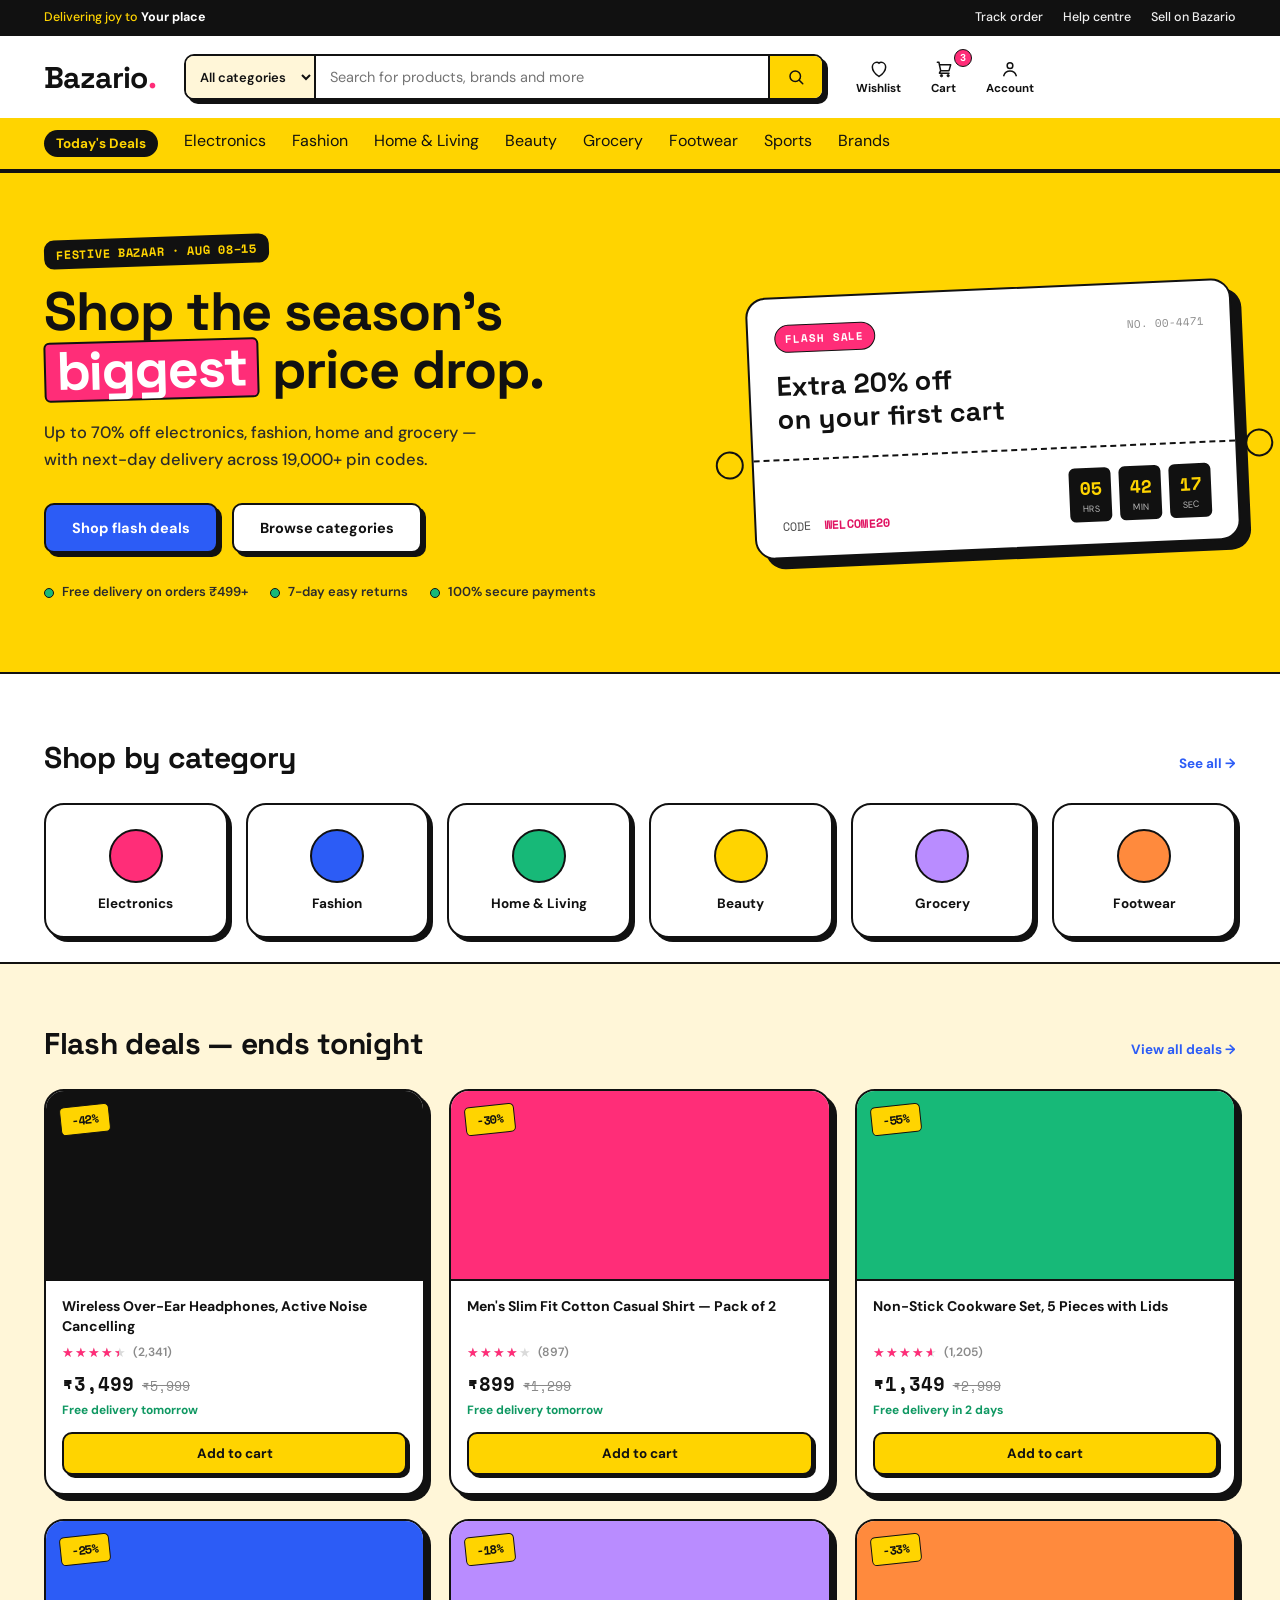
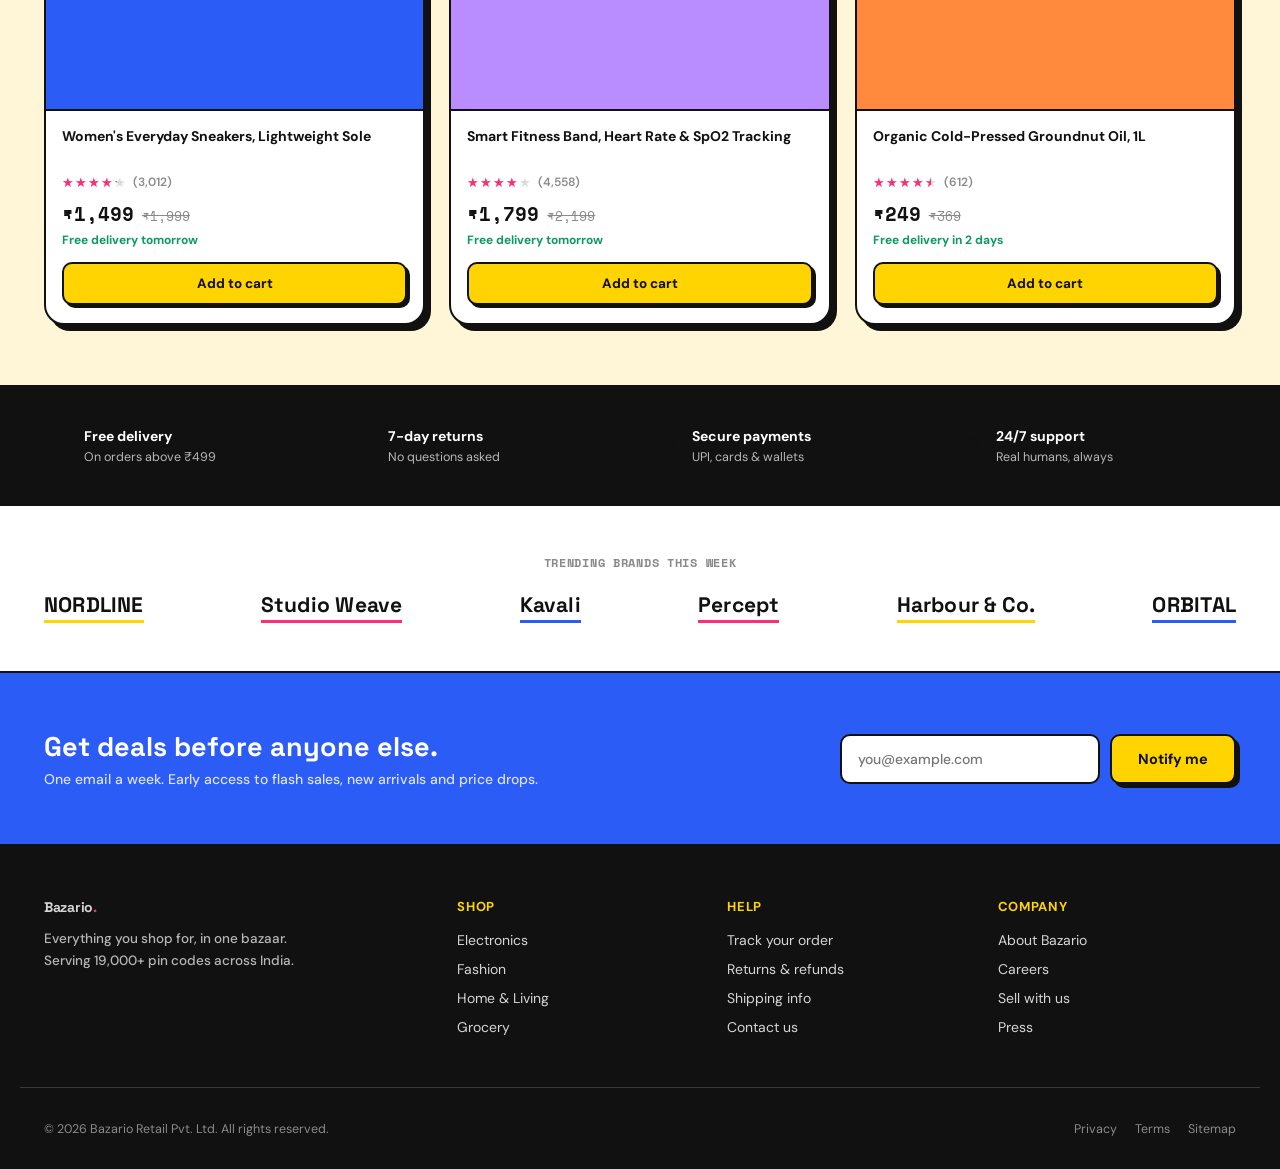
==== index.html @ 6e55c4e4 "Initial commit" ====
<!DOCTYPE html>
<html lang="en">
<head>
<meta charset="UTF-8">
<meta name="viewport" content="width=device-width, initial-scale=1.0">
<title>Bazario — Everything, delivered</title>
<link rel="preconnect" href="https://fonts.googleapis.com">
<link rel="preconnect" href="https://fonts.gstatic.com" crossorigin>
<link href="https://fonts.googleapis.com/css2?family=Space+Grotesk:wght@500;600;700&family=DM+Sans:wght@400;500;700;800&family=Space+Mono:wght@400;700&display=swap" rel="stylesheet">
<link rel="stylesheet" href="style.css">
</head>
<body>

<!-- ============ UTILITY BAR ============ -->
<div class="utility-bar">
  <div class="wrap utility-inner">
    <span class="utility-item">Delivering joy to <strong>Your place</strong></span>
    <div class="utility-links">
      <a href="#">Track order</a>
      <a href="#">Help centre</a>
      <a href="#">Sell on Bazario</a>
    </div>
  </div>
</div>

<!-- ============ HEADER ============ -->
<header class="site-header">
  <div class="wrap header-inner">
    <a href="#" class="logo">Bazario<span class="logo-dot">.</span></a>

    <form class="search-form" role="search">
      <select class="search-scope" aria-label="Search category">
        <option>All categories</option>
        <option>Electronics</option>
        <option>Fashion</option>
        <option>Home &amp; Living</option>
        <option>Beauty</option>
        <option>Grocery</option>
      </select>
      <input type="text" placeholder="Search for products, brands and more" aria-label="Search">
      <button type="submit" aria-label="Search">
        <svg width="18" height="18" viewBox="0 0 24 24" fill="none"><circle cx="11" cy="11" r="7" stroke="currentColor" stroke-width="2"/><path d="M21 21L16.65 16.65" stroke="currentColor" stroke-width="2" stroke-linecap="round"/></svg>
      </button>
    </form>

    <nav class="header-actions">
      <a href="#" class="action-item">
        <svg width="20" height="20" viewBox="0 0 24 24" fill="none"><path d="M12 21C12 21 4 15.5 4 9.5C4 6.5 6.5 4 9.5 4C11 4 12 5 12 5C12 5 13 4 14.5 4C17.5 4 20 6.5 20 9.5C20 15.5 12 21 12 21Z" stroke="currentColor" stroke-width="1.8"/></svg>
        <span>Wishlist</span>
      </a>
      <a href="#" class="action-item">
        <svg width="20" height="20" viewBox="0 0 24 24" fill="none"><path d="M4 4H6L6.5 7M6.5 7H20L18 14H8M6.5 7L8 14M8 14L6.5 17H18" stroke="currentColor" stroke-width="1.8" stroke-linecap="round" stroke-linejoin="round"/><circle cx="9" cy="20" r="1.4" fill="currentColor"/><circle cx="17" cy="20" r="1.4" fill="currentColor"/></svg>
        <span>Cart</span>
        <span class="cart-count" id="cartCount">3</span>
      </a>
      <a href="#" class="action-item account-item">
        <svg width="20" height="20" viewBox="0 0 24 24" fill="none"><circle cx="12" cy="8" r="3.4" stroke="currentColor" stroke-width="1.8"/><path d="M4.5 20C5.8 16.3 8.5 14.5 12 14.5C15.5 14.5 18.2 16.3 19.5 20" stroke="currentColor" stroke-width="1.8" stroke-linecap="round"/></svg>
        <span>Account</span>
      </a>
    </nav>

    <button class="menu-toggle" id="menuToggle" aria-label="Toggle menu">
      <span></span><span></span><span></span>
    </button>
  </div>

  <nav class="category-nav" id="categoryNav">
    <div class="wrap category-nav-inner">
      <a href="#deals" class="cat-link highlight">Today's Deals</a>
      <a href="#categories">Electronics</a>
      <a href="#categories">Fashion</a>
      <a href="#categories">Home &amp; Living</a>
      <a href="#categories">Beauty</a>
      <a href="#categories">Grocery</a>
      <a href="#categories">Footwear</a>
      <a href="#categories">Sports</a>
      <a href="#brands">Brands</a>
    </div>
  </nav>
</header>

<main>

  <!-- ============ HERO ============ -->
  <section class="hero">
    <div class="wrap hero-inner">
      <div class="hero-copy">
        <p class="eyebrow">Festive Bazaar &middot; Aug 08&ndash;15</p>
        <h1>Shop the season's<br><em>biggest</em> price drop.</h1>
        <p class="hero-sub">Up to 70% off electronics, fashion, home and grocery — with next-day delivery across 19,000+ pin codes.</p>
        <div class="hero-cta-row">
          <a href="#deals" class="btn btn-primary">Shop flash deals</a>
          <a href="#categories" class="btn btn-ghost">Browse categories</a>
        </div>
        <ul class="hero-trust">
          <li>Free delivery on orders ₹499+</li>
          <li>7-day easy returns</li>
          <li>100% secure payments</li>
        </ul>
      </div>

      <div class="ticket" aria-label="Flash sale countdown">
        <div class="ticket-top">
          <span class="ticket-label">Flash Sale</span>
          <span class="ticket-serial">NO. 00-4471</span>
        </div>
        <p class="ticket-headline">Extra 20% off<br>on your first cart</p>
        <div class="ticket-perf" aria-hidden="true"></div>
        <div class="ticket-bottom">
          <p class="ticket-code">CODE&nbsp; <strong>WELCOME20</strong></p>
          <div class="countdown" id="countdown" aria-live="polite">
            <div class="cd-unit"><span id="cd-h">05</span><label>hrs</label></div>
            <div class="cd-unit"><span id="cd-m">42</span><label>min</label></div>
            <div class="cd-unit"><span id="cd-s">18</span><label>sec</label></div>
          </div>
        </div>
      </div>
    </div>
  </section>

  <!-- ============ CATEGORY GRID ============ -->
  <section class="categories" id="categories">
    <div class="wrap">
      <div class="section-head">
        <h2>Shop by category</h2>
        <a href="#" class="see-all">See all &rarr;</a>
      </div>
      <div class="category-grid">
        <a class="cat-card" href="#"><span class="cat-swatch swatch-1"></span><span class="cat-name">Electronics</span></a>
        <a class="cat-card" href="#"><span class="cat-swatch swatch-2"></span><span class="cat-name">Fashion</span></a>
        <a class="cat-card" href="#"><span class="cat-swatch swatch-3"></span><span class="cat-name">Home &amp; Living</span></a>
        <a class="cat-card" href="#"><span class="cat-swatch swatch-4"></span><span class="cat-name">Beauty</span></a>
        <a class="cat-card" href="#"><span class="cat-swatch swatch-5"></span><span class="cat-name">Grocery</span></a>
        <a class="cat-card" href="#"><span class="cat-swatch swatch-6"></span><span class="cat-name">Footwear</span></a>
      </div>
    </div>
  </section>

  <!-- ============ FLASH DEALS ============ -->
  <section class="deals" id="deals">
    <div class="wrap">
      <div class="section-head">
        <h2>Flash deals &mdash; ends tonight</h2>
        <a href="#" class="see-all">View all deals &rarr;</a>
      </div>

      <div class="product-grid">

        <article class="product-card">
          <div class="product-thumb thumb-1"><span class="badge badge-sale">-42%</span></div>
          <div class="product-body">
            <p class="product-name">Wireless Over-Ear Headphones, Active Noise Cancelling</p>
            <div class="rating"><span class="stars" style="--pct:88%"></span><span class="rating-count">(2,341)</span></div>
            <div class="price-row">
              <span class="price">₹3,499</span>
              <span class="price-strike">₹5,999</span>
            </div>
            <p class="delivery-note">Free delivery tomorrow</p>
            <button class="btn btn-add">Add to cart</button>
          </div>
        </article>

        <article class="product-card">
          <div class="product-thumb thumb-2"><span class="badge badge-sale">-30%</span></div>
          <div class="product-body">
            <p class="product-name">Men's Slim Fit Cotton Casual Shirt &mdash; Pack of 2</p>
            <div class="rating"><span class="stars" style="--pct:76%"></span><span class="rating-count">(897)</span></div>
            <div class="price-row">
              <span class="price">₹899</span>
              <span class="price-strike">₹1,299</span>
            </div>
            <p class="delivery-note">Free delivery tomorrow</p>
            <button class="btn btn-add">Add to cart</button>
          </div>
        </article>

        <article class="product-card">
          <div class="product-thumb thumb-3"><span class="badge badge-sale">-55%</span></div>
          <div class="product-body">
            <p class="product-name">Non-Stick Cookware Set, 5 Pieces with Lids</p>
            <div class="rating"><span class="stars" style="--pct:92%"></span><span class="rating-count">(1,205)</span></div>
            <div class="price-row">
              <span class="price">₹1,349</span>
              <span class="price-strike">₹2,999</span>
            </div>
            <p class="delivery-note">Free delivery in 2 days</p>
            <button class="btn btn-add">Add to cart</button>
          </div>
        </article>

        <article class="product-card">
          <div class="product-thumb thumb-4"><span class="badge badge-sale">-25%</span></div>
          <div class="product-body">
            <p class="product-name">Women's Everyday Sneakers, Lightweight Sole</p>
            <div class="rating"><span class="stars" style="--pct:84%"></span><span class="rating-count">(3,012)</span></div>
            <div class="price-row">
              <span class="price">₹1,499</span>
              <span class="price-strike">₹1,999</span>
            </div>
            <p class="delivery-note">Free delivery tomorrow</p>
            <button class="btn btn-add">Add to cart</button>
          </div>
        </article>

        <article class="product-card">
          <div class="product-thumb thumb-5"><span class="badge badge-sale">-18%</span></div>
          <div class="product-body">
            <p class="product-name">Smart Fitness Band, Heart Rate &amp; SpO2 Tracking</p>
            <div class="rating"><span class="stars" style="--pct:80%"></span><span class="rating-count">(4,558)</span></div>
            <div class="price-row">
              <span class="price">₹1,799</span>
              <span class="price-strike">₹2,199</span>
            </div>
            <p class="delivery-note">Free delivery tomorrow</p>
            <button class="btn btn-add">Add to cart</button>
          </div>
        </article>

        <article class="product-card">
          <div class="product-thumb thumb-6"><span class="badge badge-sale">-33%</span></div>
          <div class="product-body">
            <p class="product-name">Organic Cold-Pressed Groundnut Oil, 1L</p>
            <div class="rating"><span class="stars" style="--pct:90%"></span><span class="rating-count">(612)</span></div>
            <div class="price-row">
              <span class="price">₹249</span>
              <span class="price-strike">₹369</span>
            </div>
            <p class="delivery-note">Free delivery in 2 days</p>
            <button class="btn btn-add">Add to cart</button>
          </div>
        </article>

      </div>
    </div>
  </section>

  <!-- ============ VALUE PROPS ============ -->
  <section class="value-props">
    <div class="wrap value-grid">
      <div class="value-item">
        <svg width="26" height="26" viewBox="0 0 24 24" fill="none"><path d="M3 7H14V17H3V7Z" stroke="currentColor" stroke-width="1.6"/><path d="M14 10H18L21 13.5V17H14V10Z" stroke="currentColor" stroke-width="1.6"/><circle cx="7" cy="19" r="1.6" stroke="currentColor" stroke-width="1.4"/><circle cx="17.5" cy="19" r="1.6" stroke="currentColor" stroke-width="1.4"/></svg>
        <div><strong>Free delivery</strong><span>On orders above ₹499</span></div>
      </div>
      <div class="value-item">
        <svg width="26" height="26" viewBox="0 0 24 24" fill="none"><path d="M4 12L9 17L20 6" stroke="currentColor" stroke-width="1.8" stroke-linecap="round" stroke-linejoin="round"/></svg>
        <div><strong>7-day returns</strong><span>No questions asked</span></div>
      </div>
      <div class="value-item">
        <svg width="26" height="26" viewBox="0 0 24 24" fill="none"><path d="M12 3L20 6.5V11C20 16 16.5 19.7 12 21C7.5 19.7 4 16 4 11V6.5L12 3Z" stroke="currentColor" stroke-width="1.6"/></svg>
        <div><strong>Secure payments</strong><span>UPI, cards &amp; wallets</span></div>
      </div>
      <div class="value-item">
        <svg width="26" height="26" viewBox="0 0 24 24" fill="none"><path d="M12 21C12 21 4 15.5 4 9.5C4 6.5 6.5 4 9.5 4C11 4 12 5 12 5C12 5 13 4 14.5 4C17.5 4 20 6.5 20 9.5C20 15.5 12 21 12 21Z" stroke="currentColor" stroke-width="1.6"/></svg>
        <div><strong>24/7 support</strong><span>Real humans, always</span></div>
      </div>
    </div>
  </section>

  <!-- ============ BRAND STRIP ============ -->
  <section class="brands" id="brands">
    <div class="wrap">
      <p class="brands-label">Trending brands this week</p>
      <div class="brand-row">
        <span>NORDLINE</span>
        <span>Studio Weave</span>
        <span>Kavali</span>
        <span>Percept</span>
        <span>Harbour &amp; Co.</span>
        <span>ORBITAL</span>
      </div>
    </div>
  </section>

  <!-- ============ NEWSLETTER ============ -->
  <section class="newsletter">
    <div class="wrap newsletter-inner">
      <div>
        <h2>Get deals before anyone else.</h2>
        <p>One email a week. Early access to flash sales, new arrivals and price drops.</p>
      </div>
      <form class="newsletter-form">
        <input type="email" placeholder="you@example.com" aria-label="Email address" required>
        <button type="submit" class="btn btn-primary">Notify me</button>
      </form>
    </div>
  </section>

</main>

<!-- ============ FOOTER ============ -->
<footer class="site-footer">
  <div class="wrap footer-grid">
    <div class="footer-col footer-brand">
      <a href="#" class="logo logo-footer">Bazario<span class="logo-dot">.</span></a>
      <p>Everything you shop for, in one bazaar. Serving 19,000+ pin codes across India.</p>
    </div>
    <div class="footer-col">
      <h3>Shop</h3>
      <a href="#">Electronics</a>
      <a href="#">Fashion</a>
      <a href="#">Home &amp; Living</a>
      <a href="#">Grocery</a>
    </div>
    <div class="footer-col">
      <h3>Help</h3>
      <a href="#">Track your order</a>
      <a href="#">Returns &amp; refunds</a>
      <a href="#">Shipping info</a>
      <a href="#">Contact us</a>
    </div>
    <div class="footer-col">
      <h3>Company</h3>
      <a href="#">About Bazario</a>
      <a href="#">Careers</a>
      <a href="#">Sell with us</a>
      <a href="#">Press</a>
    </div>
  </div>
  <div class="wrap footer-bottom">
    <p>&copy; 2026 Bazario Retail Pvt. Ltd. All rights reserved.</p>
    <div class="footer-legal">
      <a href="#">Privacy</a>
      <a href="#">Terms</a>
      <a href="#">Sitemap</a>
    </div>
  </div>
</footer>

<script>
  // Mobile menu toggle
  const menuToggle = document.getElementById('menuToggle');
  const categoryNav = document.getElementById('categoryNav');
  menuToggle.addEventListener('click', () => {
    categoryNav.classList.toggle('open');
    menuToggle.classList.toggle('open');
  });

  // Countdown timer
  let totalSeconds = 5 * 3600 + 42 * 60 + 18;
  const hEl = document.getElementById('cd-h');
  const mEl = document.getElementById('cd-m');
  const sEl = document.getElementById('cd-s');
  function pad(n){ return n.toString().padStart(2,'0'); }
  setInterval(() => {
    if (totalSeconds <= 0) return;
    totalSeconds--;
    const h = Math.floor(totalSeconds / 3600);
    const m = Math.floor((totalSeconds % 3600) / 60);
    const s = totalSeconds % 60;
    hEl.textContent = pad(h);
    mEl.textContent = pad(m);
    sEl.textContent = pad(s);
  }, 1000);

  // Add to cart interaction
  let cartCount = 3;
  const cartCountEl = document.getElementById('cartCount');
  document.querySelectorAll('.btn-add').forEach(btn => {
    btn.addEventListener('click', () => {
      cartCount++;
      cartCountEl.textContent = cartCount;
      btn.textContent = 'Added ✓';
      btn.classList.add('added');
      setTimeout(() => {
        btn.textContent = 'Add to cart';
        btn.classList.remove('added');
      }, 1200);
    });
  });
</script>

</body>
</html>
---- style.css ----
/* =========================================================
   BAZARIO — "MARKET DAY" theme
   Bold poster-market aesthetic: thick black outlines, hard
   offset sticker-shadows, flat punchy color blocks, chunky
   rotated tags. Built for a marketplace that wants to feel
   like a loud, joyful street bazaar — not a boutique.
   ========================================================= */
:root{
  --ink:        #111111;
  --ink-soft:   #2B2B2B;
  --paper:      #FFFFFF;
  --surface:    #FFF6D8;   /* warm poster-paper yellow, used sparingly */
  --line:       #111111;

  --yellow:     #FFD400;
  --yellow-deep:#F5C400;
  --blue:       #2C5CF6;
  --blue-deep:  #1A3FD1;
  --pink:       #FF2D78;
  --pink-deep:  #E01462;
  --green:      #17B978;
  --green-deep: #0F9862;

  --marigold:   #FFD400;   /* legacy hook, mapped to yellow */
  --marigold-dark:#F5C400;
  --coral:      #FF2D78;   /* legacy hook, mapped to pink */
  --teal:       #17B978;   /* legacy hook, mapped to green */
  --slate:      #4A4A4A;
  --slate-light:#8A8A8A;

  --font-display: 'Space Grotesk', sans-serif;
  --font-body: 'DM Sans', sans-serif;
  --font-mono: 'Space Mono', monospace;

  --radius-s: 10px;
  --radius-m: 20px;
  --border-w: 2.5px;
  --shadow-card: 6px 6px 0 var(--ink);
  --shadow-card-sm: 4px 4px 0 var(--ink);
}

*{ box-sizing:border-box; }
html{ scroll-behavior:smooth; }
body{
  margin:0;
  font-family:var(--font-body);
  color:var(--ink);
  background:var(--paper);
  -webkit-font-smoothing:antialiased;
}
img{ max-width:100%; display:block; }
a{ color:inherit; text-decoration:none; }
ul{ list-style:none; margin:0; padding:0; }
button{ font-family:inherit; cursor:pointer; border:none; background:none; }
input, select{ font-family:inherit; font-size:inherit; }

.wrap{
  max-width:1240px;
  margin:0 auto;
  padding:0 24px;
}

:focus-visible{
  outline:3px solid var(--blue);
  outline-offset:2px;
}

/* =========================================================
   UTILITY BAR
   ========================================================= */
.utility-bar{
  background:var(--ink);
  color:var(--yellow);
  font-size:12.5px;
  font-weight:500;
  border-bottom:var(--border-w) solid var(--ink);
}
.utility-inner{
  display:flex;
  justify-content:space-between;
  align-items:center;
  padding:9px 24px;
}
.utility-item strong{ color:#fff; font-weight:700; }
.utility-links{ display:flex; gap:20px; }
.utility-links a{ color:#EFEFEF; transition:color .15s; }
.utility-links a:hover{ color:var(--yellow); }

/* =========================================================
   HEADER
   ========================================================= */
.site-header{
  background:var(--paper);
  border-bottom:var(--border-w) solid var(--ink);
  position:sticky;
  top:0;
  z-index:50;
}
.header-inner{
  display:flex;
  align-items:center;
  gap:28px;
  padding:18px 24px;
}
.logo{
  font-family:var(--font-display);
  font-weight:700;
  font-size:30px;
  color:var(--ink);
  white-space:nowrap;
  letter-spacing:-0.02em;
}
.logo-dot{ color:var(--pink); }

.search-form{
  flex:1;
  display:flex;
  align-items:stretch;
  border:var(--border-w) solid var(--ink);
  border-radius:var(--radius-s);
  overflow:hidden;
  max-width:640px;
  height:46px;
  background:var(--paper);
  box-shadow:var(--shadow-card-sm);
}
.search-scope{
  background:var(--surface);
  border:none;
  border-right:var(--border-w) solid var(--ink);
  padding:0 10px;
  font-size:13px;
  font-weight:600;
  color:var(--ink);
  max-width:130px;
}
.search-form input{
  flex:1;
  border:none;
  padding:0 14px;
  font-size:14.5px;
  min-width:0;
}
.search-form input:focus{ outline:none; }
.search-form button{
  width:54px;
  background:var(--yellow);
  color:var(--ink);
  display:flex;
  align-items:center;
  justify-content:center;
  border-left:var(--border-w) solid var(--ink);
  transition:background .15s;
}
.search-form button:hover{ background:var(--yellow-deep); }

.header-actions{
  display:flex;
  align-items:center;
  gap:22px;
  flex-shrink:0;
}
.action-item{
  display:flex;
  flex-direction:column;
  align-items:center;
  gap:2px;
  font-size:11.5px;
  font-weight:700;
  color:var(--ink);
  position:relative;
  padding:2px 4px;
}
.action-item svg{ stroke:var(--ink); }
.action-item:hover{ color:var(--pink); }
.action-item:hover svg{ stroke:var(--pink); }
.cart-count{
  position:absolute;
  top:-8px;
  right:-12px;
  background:var(--pink);
  color:#fff;
  font-size:10px;
  font-weight:700;
  min-width:18px;
  height:18px;
  border-radius:50%;
  border:1.5px solid var(--ink);
  display:flex;
  align-items:center;
  justify-content:center;
  padding:0 4px;
}

.menu-toggle{
  display:none;
  flex-direction:column;
  gap:4px;
  padding:8px;
}
.menu-toggle span{
  width:22px; height:2.5px; background:var(--ink); border-radius:2px;
  transition:transform .2s, opacity .2s;
}

.category-nav{
  background:var(--yellow);
  border-bottom:var(--border-w) solid var(--ink);
}
.category-nav-inner{
  display:flex;
  gap:26px;
  padding:12px 24px;
  overflow-x:auto;
  scrollbar-width:none;
}
.category-nav-inner::-webkit-scrollbar{ display:none; }
.cat-link{
  font-size:13.5px;
  font-weight:700;
  color:var(--ink);
  white-space:nowrap;
  transition:color .15s;
}
.cat-link:hover{ color:var(--blue); }
.cat-link.highlight{
  background:var(--ink);
  color:var(--yellow);
  padding:5px 12px;
  border-radius:20px;
}

/* =========================================================
   HERO
   ========================================================= */
.hero{
  background:var(--yellow);
  padding:64px 0 72px;
  border-bottom:var(--border-w) solid var(--ink);
  position:relative;
  overflow:hidden;
}
.hero-inner{
  display:grid;
  grid-template-columns:1.15fr 0.85fr;
  gap:48px;
  align-items:center;
  position:relative;
  z-index:1;
}
.eyebrow{
  display:inline-block;
  font-family:var(--font-mono);
  font-size:12px;
  letter-spacing:0.06em;
  text-transform:uppercase;
  color:var(--yellow);
  background:var(--ink);
  font-weight:700;
  padding:6px 12px;
  border-radius:var(--radius-s);
  margin:0 0 18px;
  transform:rotate(-2deg);
}
.hero-copy h1{
  font-family:var(--font-display);
  font-size:54px;
  line-height:1.04;
  font-weight:700;
  letter-spacing:-0.02em;
  margin:0 0 20px;
  color:var(--ink);
}
.hero-copy h1 em{
  font-style:normal;
  background:var(--pink);
  color:#fff;
  padding:0 10px;
  display:inline-block;
  transform:rotate(-1.5deg);
  border-radius:6px;
  border:var(--border-w) solid var(--ink);
}
.hero-sub{
  font-size:16.5px;
  line-height:1.6;
  color:var(--ink-soft);
  font-weight:500;
  max-width:460px;
  margin:0 0 30px;
}
.hero-cta-row{
  display:flex;
  gap:14px;
  margin-bottom:30px;
}
.btn{
  display:inline-flex;
  align-items:center;
  justify-content:center;
  padding:14px 26px;
  border-radius:var(--radius-s);
  font-weight:700;
  font-size:14.5px;
  border:var(--border-w) solid var(--ink);
  box-shadow:var(--shadow-card-sm);
  transition:transform .12s, box-shadow .12s, background .15s;
}
.btn:active,
.btn:hover{
  transform:translate(3px,3px);
  box-shadow:0 0 0 var(--ink);
}
.btn-primary{
  background:var(--blue);
  color:#fff;
}
.btn-primary:hover{
  background:var(--blue-deep);
}
.btn-ghost{
  background:var(--paper);
  color:var(--ink);
}
.btn-ghost:hover{
  background:var(--surface);
}
.hero-trust{
  display:flex;
  flex-wrap:wrap;
  gap:10px 22px;
  font-size:13px;
  font-weight:600;
  color:var(--ink-soft);
}
.hero-trust li{
  position:relative;
  padding-left:18px;
}
.hero-trust li::before{
  content:"";
  position:absolute;
  left:0; top:5px;
  width:8px; height:8px;
  border-radius:50%;
  border:1.5px solid var(--ink);
  background:var(--green);
}

/* ---- Ticket → "price-tag sticker" (signature element) ---- */
.ticket{
  background:var(--paper);
  color:var(--ink);
  border:var(--border-w) solid var(--ink);
  border-radius:var(--radius-m);
  padding:26px 26px 22px;
  position:relative;
  box-shadow:10px 10px 0 var(--ink);
  transform:rotate(-2.5deg);
}
.ticket-top{
  display:flex;
  justify-content:space-between;
  align-items:center;
  margin-bottom:18px;
}
.ticket-label{
  font-family:var(--font-mono);
  font-size:11px;
  letter-spacing:0.08em;
  text-transform:uppercase;
  background:var(--pink);
  color:#fff;
  padding:5px 10px;
  border-radius:20px;
  font-weight:700;
  border:1.5px solid var(--ink);
}
.ticket-serial{
  font-family:var(--font-mono);
  font-size:11px;
  color:var(--slate-light);
}
.ticket-headline{
  font-family:var(--font-display);
  font-size:27px;
  line-height:1.22;
  font-weight:700;
  margin:0 0 22px;
  color:var(--ink);
}
.ticket-perf{
  position:relative;
  height:0;
  border-top:var(--border-w) dashed var(--ink);
  margin:0 -26px 20px;
}
.ticket-perf::before,
.ticket-perf::after{
  content:"";
  position:absolute;
  top:-12px;
  width:24px; height:24px;
  background:var(--yellow);
  border:var(--border-w) solid var(--ink);
  border-radius:50%;
}
.ticket-perf::before{ left:-38px; }
.ticket-perf::after{ right:-38px; }
.ticket-bottom{
  display:flex;
  justify-content:space-between;
  align-items:flex-end;
  gap:12px;
  flex-wrap:wrap;
}
.ticket-code{
  font-family:var(--font-mono);
  font-size:12px;
  color:var(--slate);
  margin:0;
}
.ticket-code strong{
  color:var(--pink-deep);
  letter-spacing:0.03em;
}
.countdown{
  display:flex;
  gap:8px;
}
.cd-unit{
  display:flex;
  flex-direction:column;
  align-items:center;
  background:var(--ink);
  border-radius:6px;
  padding:7px 10px;
  min-width:42px;
}
.cd-unit span{
  font-family:var(--font-mono);
  font-size:18px;
  font-weight:700;
  color:var(--yellow);
}
.cd-unit label{
  font-size:9px;
  text-transform:uppercase;
  letter-spacing:0.05em;
  color:#B7B7B7;
  margin-top:2px;
}

/* =========================================================
   SECTION HEAD (shared)
   ========================================================= */
.section-head{
  display:flex;
  justify-content:space-between;
  align-items:baseline;
  margin-bottom:26px;
}
.section-head h2{
  font-family:var(--font-display);
  font-size:30px;
  font-weight:700;
  margin:0;
  color:var(--ink);
  letter-spacing:-0.01em;
}
.see-all{
  font-size:13.5px;
  font-weight:700;
  color:var(--blue);
  white-space:nowrap;
}
.see-all:hover{ text-decoration:underline; }

/* =========================================================
   CATEGORIES
   ========================================================= */
.categories{ padding:64px 0 24px; }
.category-grid{
  display:grid;
  grid-template-columns:repeat(6, 1fr);
  gap:18px;
}
.cat-card{
  display:flex;
  flex-direction:column;
  align-items:center;
  gap:12px;
  padding:24px 12px;
  border-radius:var(--radius-m);
  border:var(--border-w) solid var(--ink);
  background:var(--paper);
  box-shadow:var(--shadow-card-sm);
  transition:transform .12s, box-shadow .12s;
}
.cat-card:hover{
  transform:translate(4px,4px);
  box-shadow:0 0 0 var(--ink);
}
.cat-swatch{
  width:54px; height:54px;
  border-radius:50%;
  border:var(--border-w) solid var(--ink);
}
.swatch-1{ background:var(--pink); }
.swatch-2{ background:var(--blue); }
.swatch-3{ background:var(--green); }
.swatch-4{ background:var(--yellow); }
.swatch-5{ background:#B98CFF; }
.swatch-6{ background:#FF8A3D; }
.cat-name{
  font-size:13.5px;
  font-weight:700;
  color:var(--ink);
  text-align:center;
}

/* =========================================================
   PRODUCT GRID / DEALS
   ========================================================= */
.deals{ padding:60px 0; background:var(--surface); border-top:var(--border-w) solid var(--ink); border-bottom:var(--border-w) solid var(--ink); }
.product-grid{
  display:grid;
  grid-template-columns:repeat(3, 1fr);
  gap:24px;
}
.product-card{
  border:var(--border-w) solid var(--ink);
  border-radius:var(--radius-m);
  background:var(--paper);
  overflow:hidden;
  box-shadow:var(--shadow-card);
  transition:box-shadow .12s, transform .12s;
}
.product-card:hover{
  transform:translate(3px,3px);
  box-shadow:3px 3px 0 var(--ink);
}
.product-thumb{
  height:190px;
  position:relative;
  background:var(--surface);
  border-bottom:var(--border-w) solid var(--ink);
}
.thumb-1{ background:var(--ink); }
.thumb-2{ background:var(--pink); }
.thumb-3{ background:var(--green); }
.thumb-4{ background:var(--blue); }
.thumb-5{ background:#B98CFF; }
.thumb-6{ background:#FF8A3D; }
.badge{
  position:absolute;
  top:14px; left:14px;
  font-family:var(--font-mono);
  font-size:12px;
  font-weight:700;
  padding:5px 10px;
  border-radius:5px;
  border:1.5px solid var(--ink);
  transform:rotate(-6deg);
}
.badge-sale{
  background:var(--yellow);
  color:var(--ink);
}
.product-body{ padding:16px 16px 18px; }
.product-name{
  font-size:14px;
  font-weight:700;
  line-height:1.4;
  margin:0 0 8px;
  color:var(--ink);
  min-height:39px;
}
.rating{
  display:flex;
  align-items:center;
  gap:6px;
  margin-bottom:10px;
}
.stars{
  --pct:80%;
  position:relative;
  display:inline-block;
  font-size:13px;
  line-height:1;
  font-family:sans-serif;
  color:#DADADA;
}
.stars::before{
  content:"★★★★★";
  letter-spacing:1px;
}
.stars::after{
  content:"★★★★★";
  letter-spacing:1px;
  position:absolute;
  left:0; top:0;
  width:var(--pct);
  overflow:hidden;
  color:var(--pink);
}
.rating-count{ font-size:12px; color:var(--slate-light); font-weight:600; }
.price-row{
  display:flex;
  align-items:baseline;
  gap:8px;
  margin-bottom:4px;
}
.price{
  font-family:var(--font-mono);
  font-size:19px;
  font-weight:700;
  color:var(--ink);
}
.price-strike{
  font-family:var(--font-mono);
  font-size:13px;
  color:var(--slate-light);
  text-decoration:line-through;
}
.delivery-note{
  font-size:12px;
  color:var(--green-deep);
  font-weight:700;
  margin:0 0 14px;
}
.btn-add{
  width:100%;
  padding:11px;
  border:var(--border-w) solid var(--ink);
  border-radius:var(--radius-s);
  font-weight:700;
  font-size:13.5px;
  color:var(--ink);
  background:var(--yellow);
  box-shadow:3px 3px 0 var(--ink);
  transition:background .15s, transform .12s, box-shadow .12s;
}
.btn-add:hover{
  background:var(--yellow-deep);
  transform:translate(3px,3px);
  box-shadow:0 0 0 var(--ink);
}
.btn-add.added{
  background:var(--green);
  color:#fff;
}

/* =========================================================
   VALUE PROPS
   ========================================================= */
.value-props{
  background:var(--ink);
  padding:40px 0;
}
.value-grid{
  display:grid;
  grid-template-columns:repeat(4, 1fr);
  gap:24px;
}
.value-item{
  display:flex;
  align-items:center;
  gap:14px;
}
.value-item svg{ stroke:var(--yellow); flex-shrink:0; }
.value-item strong{
  display:block;
  font-size:14px;
  color:#fff;
}
.value-item span{
  font-size:12.5px;
  color:#B7B7B7;
}

/* =========================================================
   BRAND STRIP
   ========================================================= */
.brands{ padding:48px 0; }
.brands-label{
  font-family:var(--font-mono);
  font-size:12px;
  text-transform:uppercase;
  letter-spacing:0.06em;
  color:var(--slate-light);
  font-weight:700;
  margin:0 0 20px;
  text-align:center;
}
.brand-row{
  display:flex;
  justify-content:space-between;
  flex-wrap:wrap;
  gap:20px;
}
.brand-row span{
  font-family:var(--font-display);
  font-size:21px;
  font-weight:700;
  color:var(--ink);
  letter-spacing:0.01em;
  border-bottom:3px solid var(--yellow);
  padding-bottom:2px;
  transition:border-color .15s, color .15s;
}
.brand-row span:nth-child(2n){ border-bottom-color:var(--pink); }
.brand-row span:nth-child(3n){ border-bottom-color:var(--blue); }
.brand-row span:hover{ color:var(--blue); }

/* =========================================================
   NEWSLETTER
   ========================================================= */
.newsletter{
  background:var(--blue);
  color:#fff;
  padding:56px 0;
  border-top:var(--border-w) solid var(--ink);
  border-bottom:var(--border-w) solid var(--ink);
}
.newsletter-inner{
  display:flex;
  justify-content:space-between;
  align-items:center;
  gap:32px;
  flex-wrap:wrap;
}
.newsletter h2{
  font-family:var(--font-display);
  font-size:27px;
  font-weight:700;
  margin:0 0 6px;
}
.newsletter p{
  font-size:14px;
  color:#DCE3FF;
  margin:0;
  font-weight:500;
}
.newsletter-form{
  display:flex;
  gap:10px;
}
.newsletter-form input{
  padding:13px 16px;
  border-radius:var(--radius-s);
  border:var(--border-w) solid var(--ink);
  min-width:260px;
  font-size:14px;
  font-weight:500;
}
.newsletter-form input:focus{ outline:3px solid var(--yellow); }
.newsletter-form .btn-primary{
  background:var(--yellow);
  color:var(--ink);
}
.newsletter-form .btn-primary:hover{ background:var(--yellow-deep); }

/* =========================================================
   FOOTER
   ========================================================= */
.site-footer{
  background:var(--ink);
  color:#fff;
  padding-top:52px;
}
.footer-grid{
  display:grid;
  grid-template-columns:1.6fr 1fr 1fr 1fr;
  gap:32px;
  padding-bottom:40px;
}
.footer-col h3{
  font-size:13px;
  text-transform:uppercase;
  letter-spacing:0.05em;
  color:var(--yellow);
  font-weight:700;
  margin:0 0 16px;
}
.footer-col a{
  display:block;
  font-size:14px;
  color:#D6D6D6;
  margin-bottom:11px;
  transition:color .15s;
}
.footer-col a:hover{ color:var(--pink); }
.footer-brand p{
  font-size:13.5px;
  color:#B7B7B7;
  line-height:1.6;
  max-width:280px;
  margin-top:12px;
  font-weight:500;
}
.logo-footer{ font-size:24px; color:#fff; }
.logo-footer .logo-dot{ color:var(--pink); }
.footer-bottom{
  display:flex;
  justify-content:space-between;
  align-items:center;
  border-top:1.5px solid #3A3A3A;
  padding:20px 24px;
  font-size:12.5px;
  color:#8A8A8A;
}
.footer-legal{ display:flex; gap:18px; }
.footer-legal a:hover{ color:var(--yellow); }

/* =========================================================
   RESPONSIVE
   ========================================================= */
@media (max-width: 980px){
  .hero-inner{ grid-template-columns:1fr; }
  .category-grid{ grid-template-columns:repeat(3, 1fr); }
  .product-grid{ grid-template-columns:repeat(2, 1fr); }
  .value-grid{ grid-template-columns:repeat(2, 1fr); }
  .footer-grid{ grid-template-columns:1fr 1fr; }
}

@media (max-width: 720px){
  .utility-links a:nth-child(2){ display:none; }
  .header-inner{ flex-wrap:wrap; }
  .search-form{ order:3; max-width:none; width:100%; }
  .header-actions .action-item span{ display:none; }
  .menu-toggle{ display:flex; }
  .category-nav{
    max-height:0;
    overflow:hidden;
    transition:max-height .25s ease;
    border-bottom:none;
  }
  .category-nav.open{ max-height:260px; border-bottom:var(--border-w) solid var(--ink); }
  .category-nav-inner{ flex-direction:column; gap:14px; }
  .hero-copy h1{ font-size:37px; }
  .ticket{ transform:rotate(0); }
  .category-grid{ grid-template-columns:repeat(2, 1fr); }
  .product-grid{ grid-template-columns:1fr; }
  .value-grid{ grid-template-columns:1fr; }
  .footer-grid{ grid-template-columns:1fr; }
  .newsletter-inner{ flex-direction:column; align-items:flex-start; }
  .newsletter-form{ width:100%; }
  .newsletter-form input{ flex:1; min-width:0; }
}
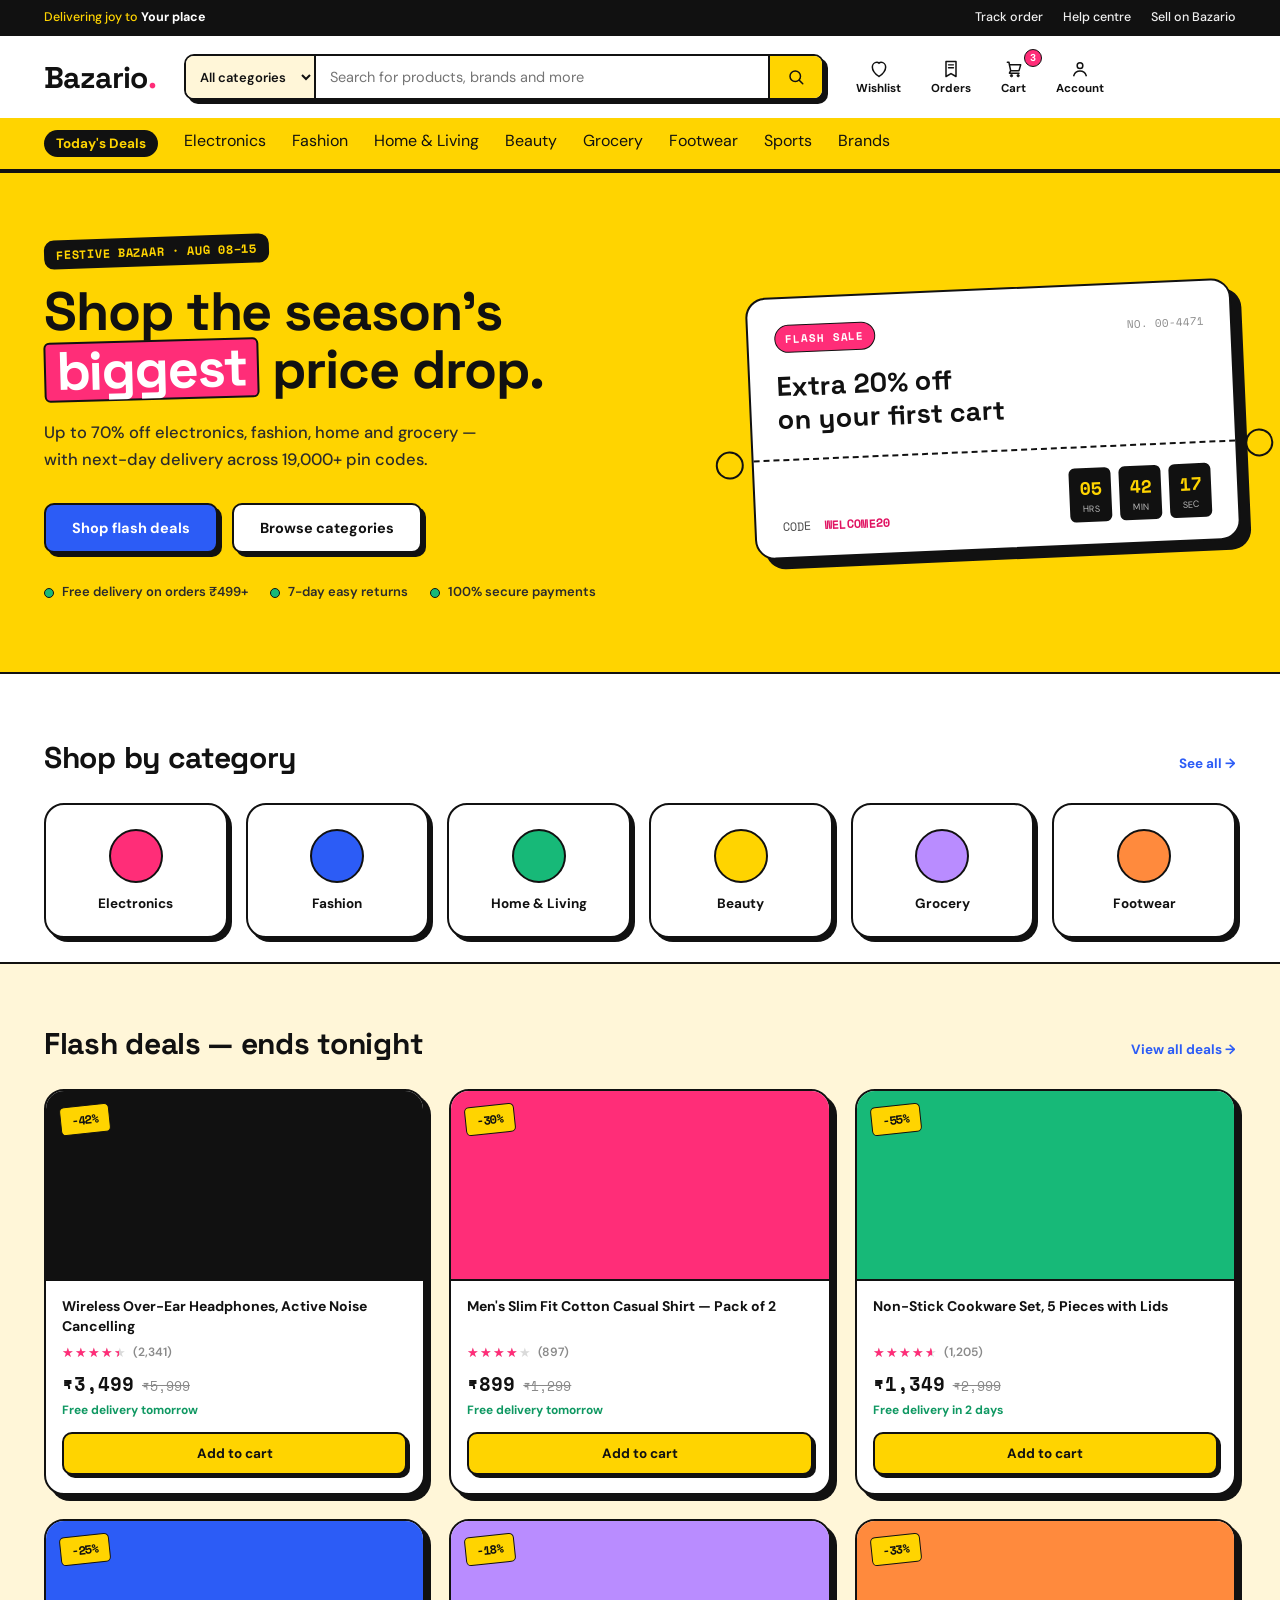
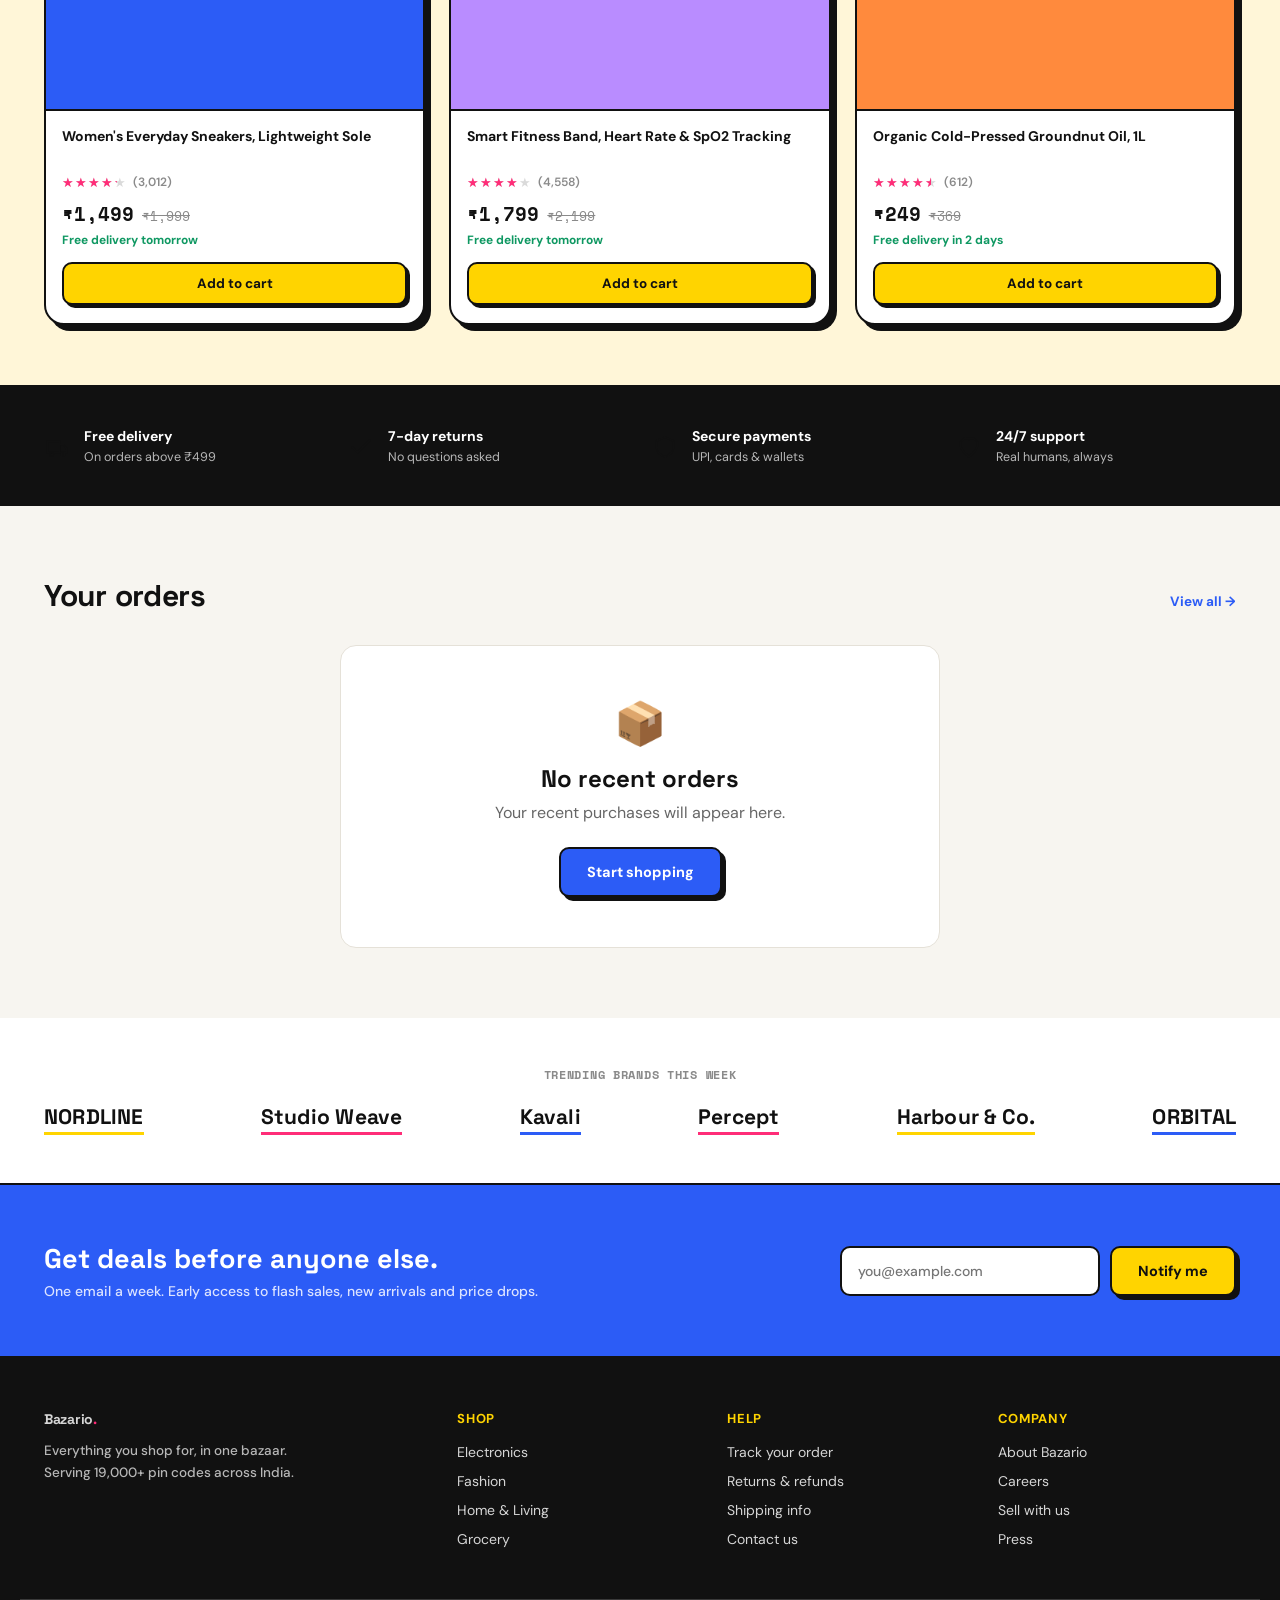
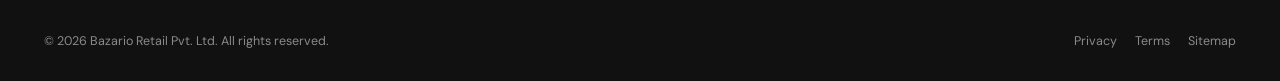
==== commit 72b08551: "add orders button in header" ====
--- a/index.html
+++ b/index.html
@@ -4,31 +4,44 @@
 <meta charset="UTF-8">
 <meta name="viewport" content="width=device-width, initial-scale=1.0">
 <title>Bazario — Everything, delivered</title>
+
 <link rel="preconnect" href="https://fonts.googleapis.com">
 <link rel="preconnect" href="https://fonts.gstatic.com" crossorigin>
 <link href="https://fonts.googleapis.com/css2?family=Space+Grotesk:wght@500;600;700&family=DM+Sans:wght@400;500;700;800&family=Space+Mono:wght@400;700&display=swap" rel="stylesheet">
+
 <link rel="stylesheet" href="style.css">
 </head>
+
 <body>
 
 <!-- ============ UTILITY BAR ============ -->
 <div class="utility-bar">
   <div class="wrap utility-inner">
-    <span class="utility-item">Delivering joy to <strong>Your place</strong></span>
+    <span class="utility-item">
+      Delivering joy to <strong>Your place</strong>
+    </span>
+
     <div class="utility-links">
-      <a href="#">Track order</a>
+      <a href="#orders">Track order</a>
       <a href="#">Help centre</a>
       <a href="#">Sell on Bazario</a>
     </div>
   </div>
 </div>
 
+
 <!-- ============ HEADER ============ -->
 <header class="site-header">
+
   <div class="wrap header-inner">
-    <a href="#" class="logo">Bazario<span class="logo-dot">.</span></a>
-
+
+    <a href="#" class="logo">
+      Bazario<span class="logo-dot">.</span>
+    </a>
+
+    <!-- SEARCH -->
     <form class="search-form" role="search">
+
       <select class="search-scope" aria-label="Search category">
         <option>All categories</option>
         <option>Electronics</option>
@@ -37,36 +50,167 @@
         <option>Beauty</option>
         <option>Grocery</option>
       </select>
-      <input type="text" placeholder="Search for products, brands and more" aria-label="Search">
+
+      <input
+        type="text"
+        placeholder="Search for products, brands and more"
+        aria-label="Search"
+      >
+
       <button type="submit" aria-label="Search">
-        <svg width="18" height="18" viewBox="0 0 24 24" fill="none"><circle cx="11" cy="11" r="7" stroke="currentColor" stroke-width="2"/><path d="M21 21L16.65 16.65" stroke="currentColor" stroke-width="2" stroke-linecap="round"/></svg>
+        <svg width="18" height="18" viewBox="0 0 24 24" fill="none">
+          <circle
+            cx="11"
+            cy="11"
+            r="7"
+            stroke="currentColor"
+            stroke-width="2"
+          />
+          <path
+            d="M21 21L16.65 16.65"
+            stroke="currentColor"
+            stroke-width="2"
+            stroke-linecap="round"
+          />
+        </svg>
       </button>
+
     </form>
 
+
+    <!-- HEADER ACTIONS -->
     <nav class="header-actions">
+
+      <!-- WISHLIST -->
       <a href="#" class="action-item">
-        <svg width="20" height="20" viewBox="0 0 24 24" fill="none"><path d="M12 21C12 21 4 15.5 4 9.5C4 6.5 6.5 4 9.5 4C11 4 12 5 12 5C12 5 13 4 14.5 4C17.5 4 20 6.5 20 9.5C20 15.5 12 21 12 21Z" stroke="currentColor" stroke-width="1.8"/></svg>
+
+        <svg width="20" height="20" viewBox="0 0 24 24" fill="none">
+          <path
+            d="M12 21C12 21 4 15.5 4 9.5C4 6.5 6.5 4 9.5 4C11 4 12 5 12 5C12 5 13 4 14.5 4C17.5 4 20 6.5 20 9.5C20 15.5 12 21 12 21Z"
+            stroke="currentColor"
+            stroke-width="1.8"
+          />
+        </svg>
+
         <span>Wishlist</span>
-      </a>
+
+      </a>
+
+
+      <!-- ORDERS -->
+      <a href="#orders" class="action-item orders-item">
+
+        <svg width="20" height="20" viewBox="0 0 24 24" fill="none">
+
+          <path
+            d="M6 3H18V21L12 17.5L6 21V3Z"
+            stroke="currentColor"
+            stroke-width="1.8"
+            stroke-linejoin="round"
+          />
+
+          <path
+            d="M9 7H15M9 10.5H15"
+            stroke="currentColor"
+            stroke-width="1.6"
+            stroke-linecap="round"
+          />
+
+        </svg>
+
+        <span>Orders</span>
+
+      </a>
+
+
+      <!-- CART -->
       <a href="#" class="action-item">
-        <svg width="20" height="20" viewBox="0 0 24 24" fill="none"><path d="M4 4H6L6.5 7M6.5 7H20L18 14H8M6.5 7L8 14M8 14L6.5 17H18" stroke="currentColor" stroke-width="1.8" stroke-linecap="round" stroke-linejoin="round"/><circle cx="9" cy="20" r="1.4" fill="currentColor"/><circle cx="17" cy="20" r="1.4" fill="currentColor"/></svg>
+
+        <svg width="20" height="20" viewBox="0 0 24 24" fill="none">
+
+          <path
+            d="M4 4H6L6.5 7M6.5 7H20L18 14H8M6.5 7L8 14M8 14L6.5 17H18"
+            stroke="currentColor"
+            stroke-width="1.8"
+            stroke-linecap="round"
+            stroke-linejoin="round"
+          />
+
+          <circle
+            cx="9"
+            cy="20"
+            r="1.4"
+            fill="currentColor"
+          />
+
+          <circle
+            cx="17"
+            cy="20"
+            r="1.4"
+            fill="currentColor"
+          />
+
+        </svg>
+
         <span>Cart</span>
+
         <span class="cart-count" id="cartCount">3</span>
-      </a>
+
+      </a>
+
+
+      <!-- ACCOUNT -->
       <a href="#" class="action-item account-item">
-        <svg width="20" height="20" viewBox="0 0 24 24" fill="none"><circle cx="12" cy="8" r="3.4" stroke="currentColor" stroke-width="1.8"/><path d="M4.5 20C5.8 16.3 8.5 14.5 12 14.5C15.5 14.5 18.2 16.3 19.5 20" stroke="currentColor" stroke-width="1.8" stroke-linecap="round"/></svg>
+
+        <svg width="20" height="20" viewBox="0 0 24 24" fill="none">
+
+          <circle
+            cx="12"
+            cy="8"
+            r="3.4"
+            stroke="currentColor"
+            stroke-width="1.8"
+          />
+
+          <path
+            d="M4.5 20C5.8 16.3 8.5 14.5 12 14.5C15.5 14.5 18.2 16.3 19.5 20"
+            stroke="currentColor"
+            stroke-width="1.8"
+            stroke-linecap="round"
+          />
+
+        </svg>
+
         <span>Account</span>
-      </a>
+
+      </a>
+
     </nav>
 
-    <button class="menu-toggle" id="menuToggle" aria-label="Toggle menu">
-      <span></span><span></span><span></span>
+
+    <!-- MOBILE MENU -->
+    <button
+      class="menu-toggle"
+      id="menuToggle"
+      aria-label="Toggle menu"
+    >
+      <span></span>
+      <span></span>
+      <span></span>
     </button>
+
   </div>
 
+
+  <!-- CATEGORY NAVIGATION -->
   <nav class="category-nav" id="categoryNav">
+
     <div class="wrap category-nav-inner">
-      <a href="#deals" class="cat-link highlight">Today's Deals</a>
+
+      <a href="#deals" class="cat-link highlight">
+        Today's Deals
+      </a>
+
       <a href="#categories">Electronics</a>
       <a href="#categories">Fashion</a>
       <a href="#categories">Home &amp; Living</a>
@@ -75,298 +219,887 @@
       <a href="#categories">Footwear</a>
       <a href="#categories">Sports</a>
       <a href="#brands">Brands</a>
-    </div>
+
+    </div>
+
   </nav>
+
 </header>
 
+
 <main>
 
-  <!-- ============ HERO ============ -->
-  <section class="hero">
-    <div class="wrap hero-inner">
-      <div class="hero-copy">
-        <p class="eyebrow">Festive Bazaar &middot; Aug 08&ndash;15</p>
-        <h1>Shop the season's<br><em>biggest</em> price drop.</h1>
-        <p class="hero-sub">Up to 70% off electronics, fashion, home and grocery — with next-day delivery across 19,000+ pin codes.</p>
-        <div class="hero-cta-row">
-          <a href="#deals" class="btn btn-primary">Shop flash deals</a>
-          <a href="#categories" class="btn btn-ghost">Browse categories</a>
-        </div>
-        <ul class="hero-trust">
-          <li>Free delivery on orders ₹499+</li>
-          <li>7-day easy returns</li>
-          <li>100% secure payments</li>
-        </ul>
+<!-- ============ HERO ============ -->
+
+<section class="hero">
+
+  <div class="wrap hero-inner">
+
+    <div class="hero-copy">
+
+      <p class="eyebrow">
+        Festive Bazaar &middot; Aug 08&ndash;15
+      </p>
+
+      <h1>
+        Shop the season's<br>
+        <em>biggest</em> price drop.
+      </h1>
+
+      <p class="hero-sub">
+        Up to 70% off electronics, fashion, home and grocery —
+        with next-day delivery across 19,000+ pin codes.
+      </p>
+
+      <div class="hero-cta-row">
+
+        <a href="#deals" class="btn btn-primary">
+          Shop flash deals
+        </a>
+
+        <a href="#categories" class="btn btn-ghost">
+          Browse categories
+        </a>
+
       </div>
 
-      <div class="ticket" aria-label="Flash sale countdown">
-        <div class="ticket-top">
-          <span class="ticket-label">Flash Sale</span>
-          <span class="ticket-serial">NO. 00-4471</span>
-        </div>
-        <p class="ticket-headline">Extra 20% off<br>on your first cart</p>
-        <div class="ticket-perf" aria-hidden="true"></div>
-        <div class="ticket-bottom">
-          <p class="ticket-code">CODE&nbsp; <strong>WELCOME20</strong></p>
-          <div class="countdown" id="countdown" aria-live="polite">
-            <div class="cd-unit"><span id="cd-h">05</span><label>hrs</label></div>
-            <div class="cd-unit"><span id="cd-m">42</span><label>min</label></div>
-            <div class="cd-unit"><span id="cd-s">18</span><label>sec</label></div>
-          </div>
-        </div>
+      <ul class="hero-trust">
+
+        <li>Free delivery on orders ₹499+</li>
+        <li>7-day easy returns</li>
+        <li>100% secure payments</li>
+
+      </ul>
+
+    </div>
+
+
+    <!-- FLASH SALE TICKET -->
+
+    <div class="ticket" aria-label="Flash sale countdown">
+
+      <div class="ticket-top">
+
+        <span class="ticket-label">
+          Flash Sale
+        </span>
+
+        <span class="ticket-serial">
+          NO. 00-4471
+        </span>
+
       </div>
-    </div>
-  </section>
-
-  <!-- ============ CATEGORY GRID ============ -->
-  <section class="categories" id="categories">
-    <div class="wrap">
-      <div class="section-head">
-        <h2>Shop by category</h2>
-        <a href="#" class="see-all">See all &rarr;</a>
+
+      <p class="ticket-headline">
+        Extra 20% off<br>
+        on your first cart
+      </p>
+
+      <div class="ticket-perf" aria-hidden="true"></div>
+
+      <div class="ticket-bottom">
+
+        <p class="ticket-code">
+          CODE&nbsp;
+          <strong>WELCOME20</strong>
+        </p>
+
+        <div class="countdown" id="countdown">
+
+          <div class="cd-unit">
+            <span id="cd-h">05</span>
+            <label>hrs</label>
+          </div>
+
+          <div class="cd-unit">
+            <span id="cd-m">42</span>
+            <label>min</label>
+          </div>
+
+          <div class="cd-unit">
+            <span id="cd-s">18</span>
+            <label>sec</label>
+          </div>
+
+        </div>
+
       </div>
-      <div class="category-grid">
-        <a class="cat-card" href="#"><span class="cat-swatch swatch-1"></span><span class="cat-name">Electronics</span></a>
-        <a class="cat-card" href="#"><span class="cat-swatch swatch-2"></span><span class="cat-name">Fashion</span></a>
-        <a class="cat-card" href="#"><span class="cat-swatch swatch-3"></span><span class="cat-name">Home &amp; Living</span></a>
-        <a class="cat-card" href="#"><span class="cat-swatch swatch-4"></span><span class="cat-name">Beauty</span></a>
-        <a class="cat-card" href="#"><span class="cat-swatch swatch-5"></span><span class="cat-name">Grocery</span></a>
-        <a class="cat-card" href="#"><span class="cat-swatch swatch-6"></span><span class="cat-name">Footwear</span></a>
+
+    </div>
+
+  </div>
+
+</section>
+
+
+<!-- ============ CATEGORY GRID ============ -->
+
+<section class="categories" id="categories">
+
+  <div class="wrap">
+
+    <div class="section-head">
+
+      <h2>Shop by category</h2>
+
+      <a href="#" class="see-all">
+        See all &rarr;
+      </a>
+
+    </div>
+
+
+    <div class="category-grid">
+
+      <a class="cat-card" href="#">
+        <span class="cat-swatch swatch-1"></span>
+        <span class="cat-name">Electronics</span>
+      </a>
+
+      <a class="cat-card" href="#">
+        <span class="cat-swatch swatch-2"></span>
+        <span class="cat-name">Fashion</span>
+      </a>
+
+      <a class="cat-card" href="#">
+        <span class="cat-swatch swatch-3"></span>
+        <span class="cat-name">Home &amp; Living</span>
+      </a>
+
+      <a class="cat-card" href="#">
+        <span class="cat-swatch swatch-4"></span>
+        <span class="cat-name">Beauty</span>
+      </a>
+
+      <a class="cat-card" href="#">
+        <span class="cat-swatch swatch-5"></span>
+        <span class="cat-name">Grocery</span>
+      </a>
+
+      <a class="cat-card" href="#">
+        <span class="cat-swatch swatch-6"></span>
+        <span class="cat-name">Footwear</span>
+      </a>
+
+    </div>
+
+  </div>
+
+</section>
+
+
+<!-- ============ FLASH DEALS ============ -->
+
+<section class="deals" id="deals">
+
+  <div class="wrap">
+
+    <div class="section-head">
+
+      <h2>Flash deals &mdash; ends tonight</h2>
+
+      <a href="#" class="see-all">
+        View all deals &rarr;
+      </a>
+
+    </div>
+
+
+    <div class="product-grid">
+
+
+      <!-- PRODUCT 1 -->
+
+      <article class="product-card">
+
+        <div class="product-thumb thumb-1">
+          <span class="badge badge-sale">-42%</span>
+        </div>
+
+        <div class="product-body">
+
+          <p class="product-name">
+            Wireless Over-Ear Headphones, Active Noise Cancelling
+          </p>
+
+          <div class="rating">
+            <span class="stars" style="--pct:88%"></span>
+            <span class="rating-count">(2,341)</span>
+          </div>
+
+          <div class="price-row">
+            <span class="price">₹3,499</span>
+            <span class="price-strike">₹5,999</span>
+          </div>
+
+          <p class="delivery-note">
+            Free delivery tomorrow
+          </p>
+
+          <button class="btn btn-add">
+            Add to cart
+          </button>
+
+        </div>
+
+      </article>
+
+
+      <!-- PRODUCT 2 -->
+
+      <article class="product-card">
+
+        <div class="product-thumb thumb-2">
+          <span class="badge badge-sale">-30%</span>
+        </div>
+
+        <div class="product-body">
+
+          <p class="product-name">
+            Men's Slim Fit Cotton Casual Shirt — Pack of 2
+          </p>
+
+          <div class="rating">
+            <span class="stars" style="--pct:76%"></span>
+            <span class="rating-count">(897)</span>
+          </div>
+
+          <div class="price-row">
+            <span class="price">₹899</span>
+            <span class="price-strike">₹1,299</span>
+          </div>
+
+          <p class="delivery-note">
+            Free delivery tomorrow
+          </p>
+
+          <button class="btn btn-add">
+            Add to cart
+          </button>
+
+        </div>
+
+      </article>
+
+
+      <!-- PRODUCT 3 -->
+
+      <article class="product-card">
+
+        <div class="product-thumb thumb-3">
+          <span class="badge badge-sale">-55%</span>
+        </div>
+
+        <div class="product-body">
+
+          <p class="product-name">
+            Non-Stick Cookware Set, 5 Pieces with Lids
+          </p>
+
+          <div class="rating">
+            <span class="stars" style="--pct:92%"></span>
+            <span class="rating-count">(1,205)</span>
+          </div>
+
+          <div class="price-row">
+            <span class="price">₹1,349</span>
+            <span class="price-strike">₹2,999</span>
+          </div>
+
+          <p class="delivery-note">
+            Free delivery in 2 days
+          </p>
+
+          <button class="btn btn-add">
+            Add to cart
+          </button>
+
+        </div>
+
+      </article>
+
+
+      <!-- PRODUCT 4 -->
+
+      <article class="product-card">
+
+        <div class="product-thumb thumb-4">
+          <span class="badge badge-sale">-25%</span>
+        </div>
+
+        <div class="product-body">
+
+          <p class="product-name">
+            Women's Everyday Sneakers, Lightweight Sole
+          </p>
+
+          <div class="rating">
+            <span class="stars" style="--pct:84%"></span>
+            <span class="rating-count">(3,012)</span>
+          </div>
+
+          <div class="price-row">
+            <span class="price">₹1,499</span>
+            <span class="price-strike">₹1,999</span>
+          </div>
+
+          <p class="delivery-note">
+            Free delivery tomorrow
+          </p>
+
+          <button class="btn btn-add">
+            Add to cart
+          </button>
+
+        </div>
+
+      </article>
+
+
+      <!-- PRODUCT 5 -->
+
+      <article class="product-card">
+
+        <div class="product-thumb thumb-5">
+          <span class="badge badge-sale">-18%</span>
+        </div>
+
+        <div class="product-body">
+
+          <p class="product-name">
+            Smart Fitness Band, Heart Rate &amp; SpO2 Tracking
+          </p>
+
+          <div class="rating">
+            <span class="stars" style="--pct:80%"></span>
+            <span class="rating-count">(4,558)</span>
+          </div>
+
+          <div class="price-row">
+            <span class="price">₹1,799</span>
+            <span class="price-strike">₹2,199</span>
+          </div>
+
+          <p class="delivery-note">
+            Free delivery tomorrow
+          </p>
+
+          <button class="btn btn-add">
+            Add to cart
+          </button>
+
+        </div>
+
+      </article>
+
+
+      <!-- PRODUCT 6 -->
+
+      <article class="product-card">
+
+        <div class="product-thumb thumb-6">
+          <span class="badge badge-sale">-33%</span>
+        </div>
+
+        <div class="product-body">
+
+          <p class="product-name">
+            Organic Cold-Pressed Groundnut Oil, 1L
+          </p>
+
+          <div class="rating">
+            <span class="stars" style="--pct:90%"></span>
+            <span class="rating-count">(612)</span>
+          </div>
+
+          <div class="price-row">
+            <span class="price">₹249</span>
+            <span class="price-strike">₹369</span>
+          </div>
+
+          <p class="delivery-note">
+            Free delivery in 2 days
+          </p>
+
+          <button class="btn btn-add">
+            Add to cart
+          </button>
+
+        </div>
+
+      </article>
+
+    </div>
+
+  </div>
+
+</section>
+
+
+<!-- ============ VALUE PROPS ============ -->
+
+<section class="value-props">
+
+  <div class="wrap value-grid">
+
+    <div class="value-item">
+
+      <svg width="26" height="26" viewBox="0 0 24 24" fill="none">
+        <path d="M3 7H14V17H3V7Z"
+          stroke="currentColor" stroke-width="1.6"/>
+        <path d="M14 10H18L21 13.5V17H14V10Z"
+          stroke="currentColor" stroke-width="1.6"/>
+        <circle cx="7" cy="19" r="1.6"
+          stroke="currentColor" stroke-width="1.4"/>
+        <circle cx="17.5" cy="19" r="1.6"
+          stroke="currentColor" stroke-width="1.4"/>
+      </svg>
+
+      <div>
+        <strong>Free delivery</strong>
+        <span>On orders above ₹499</span>
       </div>
-    </div>
-  </section>
-
-  <!-- ============ FLASH DEALS ============ -->
-  <section class="deals" id="deals">
-    <div class="wrap">
-      <div class="section-head">
-        <h2>Flash deals &mdash; ends tonight</h2>
-        <a href="#" class="see-all">View all deals &rarr;</a>
+
+    </div>
+
+
+    <div class="value-item">
+
+      <svg width="26" height="26" viewBox="0 0 24 24" fill="none">
+        <path
+          d="M4 12L9 17L20 6"
+          stroke="currentColor"
+          stroke-width="1.8"
+          stroke-linecap="round"
+          stroke-linejoin="round"
+        />
+      </svg>
+
+      <div>
+        <strong>7-day returns</strong>
+        <span>No questions asked</span>
       </div>
 
-      <div class="product-grid">
-
-        <article class="product-card">
-          <div class="product-thumb thumb-1"><span class="badge badge-sale">-42%</span></div>
-          <div class="product-body">
-            <p class="product-name">Wireless Over-Ear Headphones, Active Noise Cancelling</p>
-            <div class="rating"><span class="stars" style="--pct:88%"></span><span class="rating-count">(2,341)</span></div>
-            <div class="price-row">
-              <span class="price">₹3,499</span>
-              <span class="price-strike">₹5,999</span>
-            </div>
-            <p class="delivery-note">Free delivery tomorrow</p>
-            <button class="btn btn-add">Add to cart</button>
-          </div>
-        </article>
-
-        <article class="product-card">
-          <div class="product-thumb thumb-2"><span class="badge badge-sale">-30%</span></div>
-          <div class="product-body">
-            <p class="product-name">Men's Slim Fit Cotton Casual Shirt &mdash; Pack of 2</p>
-            <div class="rating"><span class="stars" style="--pct:76%"></span><span class="rating-count">(897)</span></div>
-            <div class="price-row">
-              <span class="price">₹899</span>
-              <span class="price-strike">₹1,299</span>
-            </div>
-            <p class="delivery-note">Free delivery tomorrow</p>
-            <button class="btn btn-add">Add to cart</button>
-          </div>
-        </article>
-
-        <article class="product-card">
-          <div class="product-thumb thumb-3"><span class="badge badge-sale">-55%</span></div>
-          <div class="product-body">
-            <p class="product-name">Non-Stick Cookware Set, 5 Pieces with Lids</p>
-            <div class="rating"><span class="stars" style="--pct:92%"></span><span class="rating-count">(1,205)</span></div>
-            <div class="price-row">
-              <span class="price">₹1,349</span>
-              <span class="price-strike">₹2,999</span>
-            </div>
-            <p class="delivery-note">Free delivery in 2 days</p>
-            <button class="btn btn-add">Add to cart</button>
-          </div>
-        </article>
-
-        <article class="product-card">
-          <div class="product-thumb thumb-4"><span class="badge badge-sale">-25%</span></div>
-          <div class="product-body">
-            <p class="product-name">Women's Everyday Sneakers, Lightweight Sole</p>
-            <div class="rating"><span class="stars" style="--pct:84%"></span><span class="rating-count">(3,012)</span></div>
-            <div class="price-row">
-              <span class="price">₹1,499</span>
-              <span class="price-strike">₹1,999</span>
-            </div>
-            <p class="delivery-note">Free delivery tomorrow</p>
-            <button class="btn btn-add">Add to cart</button>
-          </div>
-        </article>
-
-        <article class="product-card">
-          <div class="product-thumb thumb-5"><span class="badge badge-sale">-18%</span></div>
-          <div class="product-body">
-            <p class="product-name">Smart Fitness Band, Heart Rate &amp; SpO2 Tracking</p>
-            <div class="rating"><span class="stars" style="--pct:80%"></span><span class="rating-count">(4,558)</span></div>
-            <div class="price-row">
-              <span class="price">₹1,799</span>
-              <span class="price-strike">₹2,199</span>
-            </div>
-            <p class="delivery-note">Free delivery tomorrow</p>
-            <button class="btn btn-add">Add to cart</button>
-          </div>
-        </article>
-
-        <article class="product-card">
-          <div class="product-thumb thumb-6"><span class="badge badge-sale">-33%</span></div>
-          <div class="product-body">
-            <p class="product-name">Organic Cold-Pressed Groundnut Oil, 1L</p>
-            <div class="rating"><span class="stars" style="--pct:90%"></span><span class="rating-count">(612)</span></div>
-            <div class="price-row">
-              <span class="price">₹249</span>
-              <span class="price-strike">₹369</span>
-            </div>
-            <p class="delivery-note">Free delivery in 2 days</p>
-            <button class="btn btn-add">Add to cart</button>
-          </div>
-        </article>
-
+    </div>
+
+
+    <div class="value-item">
+
+      <svg width="26" height="26" viewBox="0 0 24 24" fill="none">
+        <path
+          d="M12 3L20 6.5V11C20 16 16.5 19.7 12 21C7.5 19.7 4 16 4 11V6.5L12 3Z"
+          stroke="currentColor"
+          stroke-width="1.6"
+        />
+      </svg>
+
+      <div>
+        <strong>Secure payments</strong>
+        <span>UPI, cards &amp; wallets</span>
       </div>
-    </div>
-  </section>
-
-  <!-- ============ VALUE PROPS ============ -->
-  <section class="value-props">
-    <div class="wrap value-grid">
-      <div class="value-item">
-        <svg width="26" height="26" viewBox="0 0 24 24" fill="none"><path d="M3 7H14V17H3V7Z" stroke="currentColor" stroke-width="1.6"/><path d="M14 10H18L21 13.5V17H14V10Z" stroke="currentColor" stroke-width="1.6"/><circle cx="7" cy="19" r="1.6" stroke="currentColor" stroke-width="1.4"/><circle cx="17.5" cy="19" r="1.6" stroke="currentColor" stroke-width="1.4"/></svg>
-        <div><strong>Free delivery</strong><span>On orders above ₹499</span></div>
+
+    </div>
+
+
+    <div class="value-item">
+
+      <svg width="26" height="26" viewBox="0 0 24 24" fill="none">
+        <path
+          d="M12 21C12 21 4 15.5 4 9.5C4 6.5 6.5 4 9.5 4C11 4 12 5 12 5C12 5 13 4 14.5 4C17.5 4 20 6.5 20 9.5C20 15.5 12 21 12 21Z"
+          stroke="currentColor"
+          stroke-width="1.6"
+        />
+      </svg>
+
+      <div>
+        <strong>24/7 support</strong>
+        <span>Real humans, always</span>
       </div>
-      <div class="value-item">
-        <svg width="26" height="26" viewBox="0 0 24 24" fill="none"><path d="M4 12L9 17L20 6" stroke="currentColor" stroke-width="1.8" stroke-linecap="round" stroke-linejoin="round"/></svg>
-        <div><strong>7-day returns</strong><span>No questions asked</span></div>
+
+    </div>
+
+  </div>
+
+</section>
+
+
+<!-- ============ ORDERS SECTION ============ -->
+
+<section class="orders-section" id="orders">
+
+  <div class="wrap">
+
+    <div class="section-head">
+
+      <h2>Your orders</h2>
+
+      <a href="#" class="see-all">
+        View all &rarr;
+      </a>
+
+    </div>
+
+
+    <div class="orders-empty">
+
+      <div class="orders-icon">
+        📦
       </div>
-      <div class="value-item">
-        <svg width="26" height="26" viewBox="0 0 24 24" fill="none"><path d="M12 3L20 6.5V11C20 16 16.5 19.7 12 21C7.5 19.7 4 16 4 11V6.5L12 3Z" stroke="currentColor" stroke-width="1.6"/></svg>
-        <div><strong>Secure payments</strong><span>UPI, cards &amp; wallets</span></div>
-      </div>
-      <div class="value-item">
-        <svg width="26" height="26" viewBox="0 0 24 24" fill="none"><path d="M12 21C12 21 4 15.5 4 9.5C4 6.5 6.5 4 9.5 4C11 4 12 5 12 5C12 5 13 4 14.5 4C17.5 4 20 6.5 20 9.5C20 15.5 12 21 12 21Z" stroke="currentColor" stroke-width="1.6"/></svg>
-        <div><strong>24/7 support</strong><span>Real humans, always</span></div>
-      </div>
-    </div>
-  </section>
-
-  <!-- ============ BRAND STRIP ============ -->
-  <section class="brands" id="brands">
-    <div class="wrap">
-      <p class="brands-label">Trending brands this week</p>
-      <div class="brand-row">
-        <span>NORDLINE</span>
-        <span>Studio Weave</span>
-        <span>Kavali</span>
-        <span>Percept</span>
-        <span>Harbour &amp; Co.</span>
-        <span>ORBITAL</span>
-      </div>
-    </div>
-  </section>
-
-  <!-- ============ NEWSLETTER ============ -->
-  <section class="newsletter">
-    <div class="wrap newsletter-inner">
-      <div>
-        <h2>Get deals before anyone else.</h2>
-        <p>One email a week. Early access to flash sales, new arrivals and price drops.</p>
-      </div>
-      <form class="newsletter-form">
-        <input type="email" placeholder="you@example.com" aria-label="Email address" required>
-        <button type="submit" class="btn btn-primary">Notify me</button>
-      </form>
-    </div>
-  </section>
+
+      <h3>No recent orders</h3>
+
+      <p>
+        Your recent purchases will appear here.
+      </p>
+
+      <a href="#deals" class="btn btn-primary">
+        Start shopping
+      </a>
+
+    </div>
+
+  </div>
+
+</section>
+
+
+<!-- ============ BRAND STRIP ============ -->
+
+<section class="brands" id="brands">
+
+  <div class="wrap">
+
+    <p class="brands-label">
+      Trending brands this week
+    </p>
+
+    <div class="brand-row">
+
+      <span>NORDLINE</span>
+      <span>Studio Weave</span>
+      <span>Kavali</span>
+      <span>Percept</span>
+      <span>Harbour &amp; Co.</span>
+      <span>ORBITAL</span>
+
+    </div>
+
+  </div>
+
+</section>
+
+
+<!-- ============ NEWSLETTER ============ -->
+
+<section class="newsletter">
+
+  <div class="wrap newsletter-inner">
+
+    <div>
+
+      <h2>
+        Get deals before anyone else.
+      </h2>
+
+      <p>
+        One email a week. Early access to flash sales,
+        new arrivals and price drops.
+      </p>
+
+    </div>
+
+
+    <form class="newsletter-form">
+
+      <input
+        type="email"
+        placeholder="you@example.com"
+        aria-label="Email address"
+        required
+      >
+
+      <button
+        type="submit"
+        class="btn btn-primary"
+      >
+        Notify me
+      </button>
+
+    </form>
+
+  </div>
+
+</section>
 
 </main>
 
+
 <!-- ============ FOOTER ============ -->
+
 <footer class="site-footer">
+
   <div class="wrap footer-grid">
+
     <div class="footer-col footer-brand">
-      <a href="#" class="logo logo-footer">Bazario<span class="logo-dot">.</span></a>
-      <p>Everything you shop for, in one bazaar. Serving 19,000+ pin codes across India.</p>
-    </div>
+
+      <a href="#" class="logo logo-footer">
+        Bazario<span class="logo-dot">.</span>
+      </a>
+
+      <p>
+        Everything you shop for, in one bazaar.
+        Serving 19,000+ pin codes across India.
+      </p>
+
+    </div>
+
+
     <div class="footer-col">
+
       <h3>Shop</h3>
+
       <a href="#">Electronics</a>
       <a href="#">Fashion</a>
       <a href="#">Home &amp; Living</a>
       <a href="#">Grocery</a>
-    </div>
+
+    </div>
+
+
     <div class="footer-col">
+
       <h3>Help</h3>
-      <a href="#">Track your order</a>
+
+      <a href="#orders">Track your order</a>
       <a href="#">Returns &amp; refunds</a>
       <a href="#">Shipping info</a>
       <a href="#">Contact us</a>
-    </div>
+
+    </div>
+
+
     <div class="footer-col">
+
       <h3>Company</h3>
+
       <a href="#">About Bazario</a>
       <a href="#">Careers</a>
       <a href="#">Sell with us</a>
       <a href="#">Press</a>
-    </div>
+
+    </div>
+
   </div>
+
+
   <div class="wrap footer-bottom">
-    <p>&copy; 2026 Bazario Retail Pvt. Ltd. All rights reserved.</p>
+
+    <p>
+      &copy; 2026 Bazario Retail Pvt. Ltd.
+      All rights reserved.
+    </p>
+
     <div class="footer-legal">
+
       <a href="#">Privacy</a>
       <a href="#">Terms</a>
       <a href="#">Sitemap</a>
-    </div>
+
+    </div>
+
   </div>
+
 </footer>
 
+
+<!-- ============ JAVASCRIPT ============ -->
+
 <script>
-  // Mobile menu toggle
-  const menuToggle = document.getElementById('menuToggle');
-  const categoryNav = document.getElementById('categoryNav');
+
+  /* ================================
+     MOBILE MENU
+  ================================= */
+
+  const menuToggle =
+    document.getElementById('menuToggle');
+
+  const categoryNav =
+    document.getElementById('categoryNav');
+
   menuToggle.addEventListener('click', () => {
+
     categoryNav.classList.toggle('open');
+
     menuToggle.classList.toggle('open');
+
   });
 
-  // Countdown timer
-  let totalSeconds = 5 * 3600 + 42 * 60 + 18;
-  const hEl = document.getElementById('cd-h');
-  const mEl = document.getElementById('cd-m');
-  const sEl = document.getElementById('cd-s');
-  function pad(n){ return n.toString().padStart(2,'0'); }
+
+  /* ================================
+     COUNTDOWN TIMER
+  ================================= */
+
+  let totalSeconds =
+    5 * 3600 + 42 * 60 + 18;
+
+  const hEl =
+    document.getElementById('cd-h');
+
+  const mEl =
+    document.getElementById('cd-m');
+
+  const sEl =
+    document.getElementById('cd-s');
+
+
+  function pad(n) {
+
+    return n
+      .toString()
+      .padStart(2, '0');
+
+  }
+
+
   setInterval(() => {
+
     if (totalSeconds <= 0) return;
+
     totalSeconds--;
-    const h = Math.floor(totalSeconds / 3600);
-    const m = Math.floor((totalSeconds % 3600) / 60);
-    const s = totalSeconds % 60;
+
+    const h =
+      Math.floor(totalSeconds / 3600);
+
+    const m =
+      Math.floor(
+        (totalSeconds % 3600) / 60
+      );
+
+    const s =
+      totalSeconds % 60;
+
     hEl.textContent = pad(h);
     mEl.textContent = pad(m);
     sEl.textContent = pad(s);
+
   }, 1000);
 
-  // Add to cart interaction
+
+  /* ================================
+     CART
+  ================================= */
+
   let cartCount = 3;
-  const cartCountEl = document.getElementById('cartCount');
-  document.querySelectorAll('.btn-add').forEach(btn => {
-    btn.addEventListener('click', () => {
-      cartCount++;
-      cartCountEl.textContent = cartCount;
-      btn.textContent = 'Added ✓';
-      btn.classList.add('added');
-      setTimeout(() => {
-        btn.textContent = 'Add to cart';
-        btn.classList.remove('added');
-      }, 1200);
+
+  const cartCountEl =
+    document.getElementById('cartCount');
+
+
+  document
+    .querySelectorAll('.btn-add')
+    .forEach(btn => {
+
+      btn.addEventListener('click', () => {
+
+        cartCount++;
+
+        cartCountEl.textContent =
+          cartCount;
+
+        btn.textContent =
+          'Added ✓';
+
+        btn.classList.add('added');
+
+
+        setTimeout(() => {
+
+          btn.textContent =
+            'Add to cart';
+
+          btn.classList.remove('added');
+
+        }, 1200);
+
+      });
+
     });
-  });
+
+
+  /* ================================
+     SEARCH
+  ================================= */
+
+  const searchForm =
+    document.querySelector('.search-form');
+
+  searchForm.addEventListener(
+    'submit',
+    (event) => {
+
+      event.preventDefault();
+
+      const searchInput =
+        searchForm.querySelector('input');
+
+      const searchValue =
+        searchInput.value.trim();
+
+      if (searchValue) {
+
+        alert(
+          `Searching Bazario for: ${searchValue}`
+        );
+
+      }
+
+    }
+  );
+
+
+  /* ================================
+     NEWSLETTER
+  ================================= */
+
+  const newsletterForm =
+    document.querySelector('.newsletter-form');
+
+  newsletterForm.addEventListener(
+    'submit',
+    (event) => {
+
+      event.preventDefault();
+
+      const email =
+        newsletterForm.querySelector('input').value;
+
+      alert(
+        `Thanks! ${email} has been subscribed.`
+      );
+
+      newsletterForm.reset();
+
+    }
+  );
+
+
+  /* ================================
+     ORDERS BUTTON
+  ================================= */
+
+  document
+    .querySelector('.orders-item')
+    .addEventListener('click', () => {
+
+      const ordersSection =
+        document.getElementById('orders');
+
+      ordersSection.scrollIntoView({
+        behavior: 'smooth'
+      });
+
+    });
+
 </script>
 
 </body>
--- a/style.css
+++ b/style.css
@@ -847,4 +847,51 @@
   .newsletter-inner{ flex-direction:column; align-items:flex-start; }
   .newsletter-form{ width:100%; }
   .newsletter-form input{ flex:1; min-width:0; }
+}
+/* =================================
+   ORDERS SECTION
+================================= */
+
+.orders-section {
+  padding: 70px 0;
+  background: #f7f5f0;
+}
+
+.orders-empty {
+  max-width: 600px;
+  margin: 30px auto 0;
+  padding: 50px 30px;
+  text-align: center;
+  background: #fff;
+  border: 1px solid #e5e1d8;
+  border-radius: 16px;
+}
+
+.orders-icon {
+  font-size: 42px;
+  margin-bottom: 12px;
+}
+
+.orders-empty h3 {
+  margin: 0 0 8px;
+  font-family: "Space Grotesk", sans-serif;
+  font-size: 24px;
+}
+
+.orders-empty p {
+  margin: 0 0 24px;
+  color: #666;
+}
+
+
+/* =================================
+   ORDERS HEADER BUTTON
+================================= */
+
+.orders-item {
+  position: relative;
+}
+
+.orders-item:hover {
+  color: #e63946;
 }
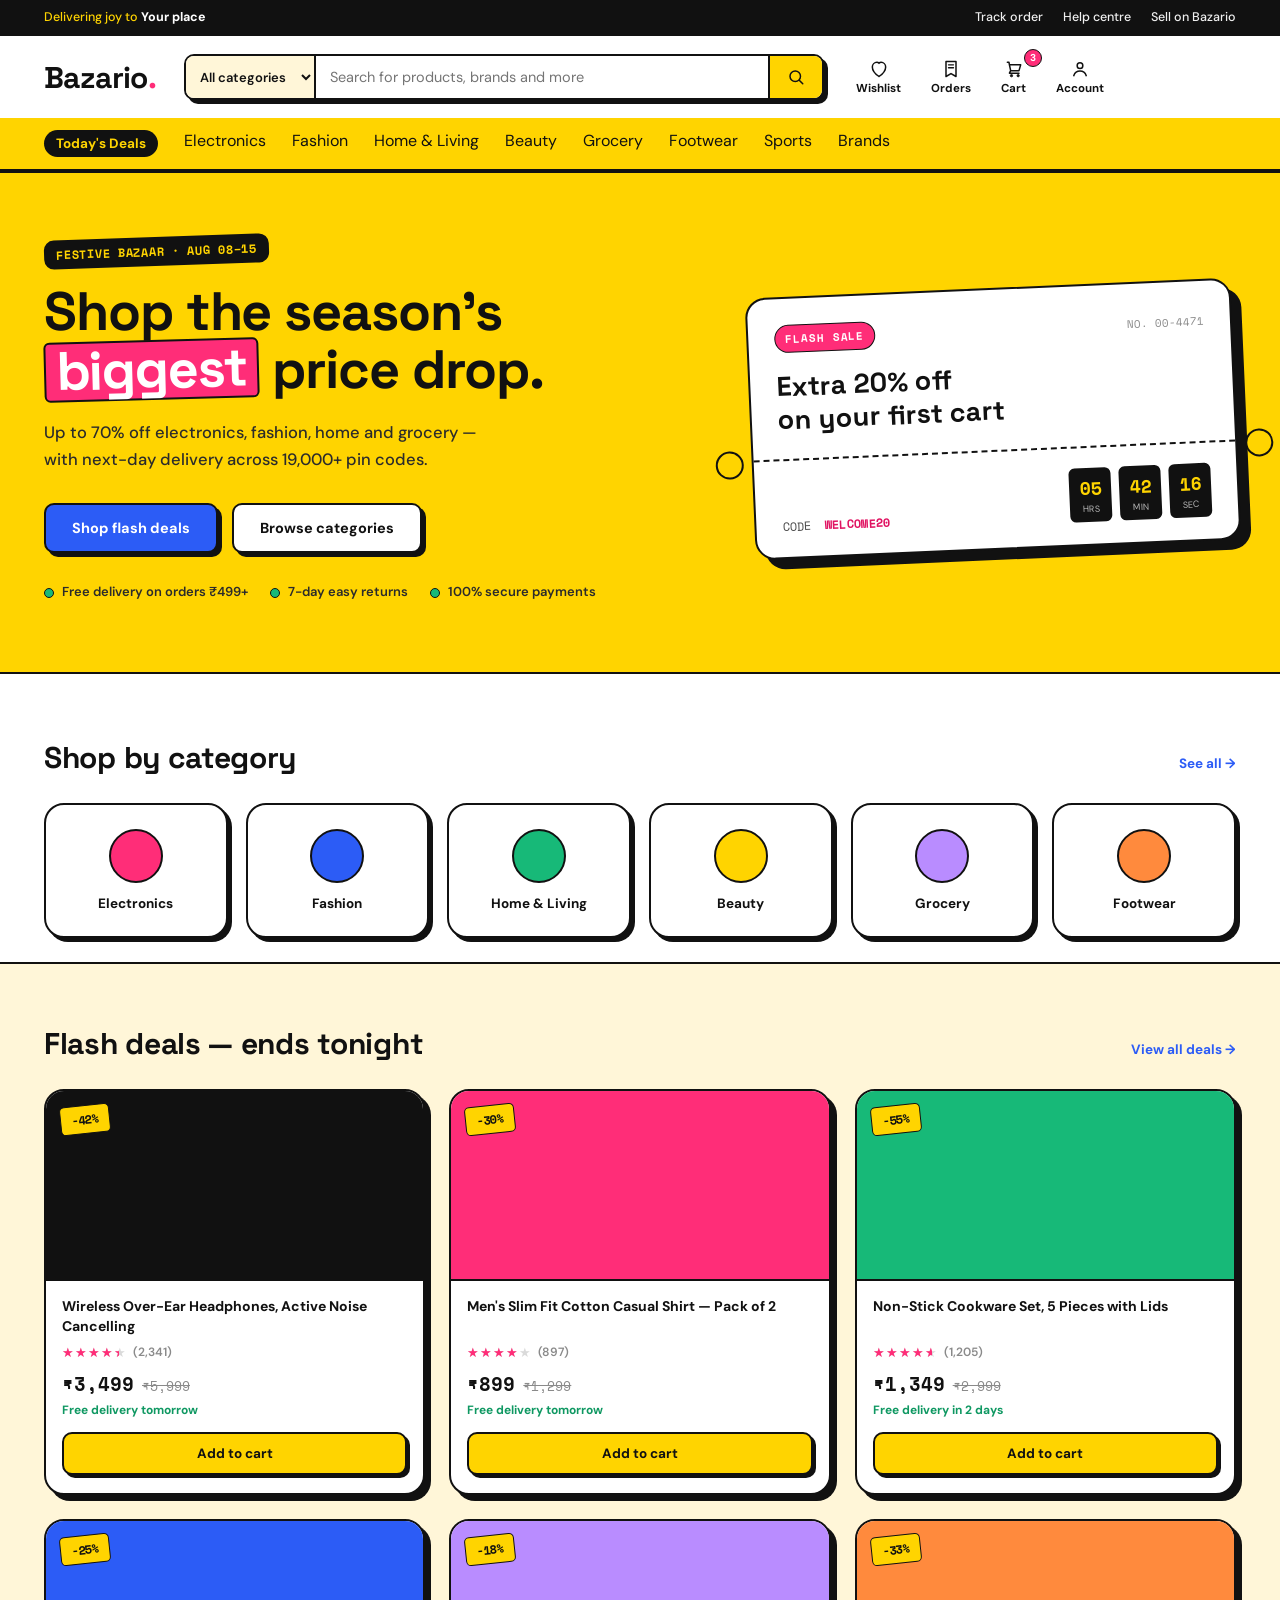
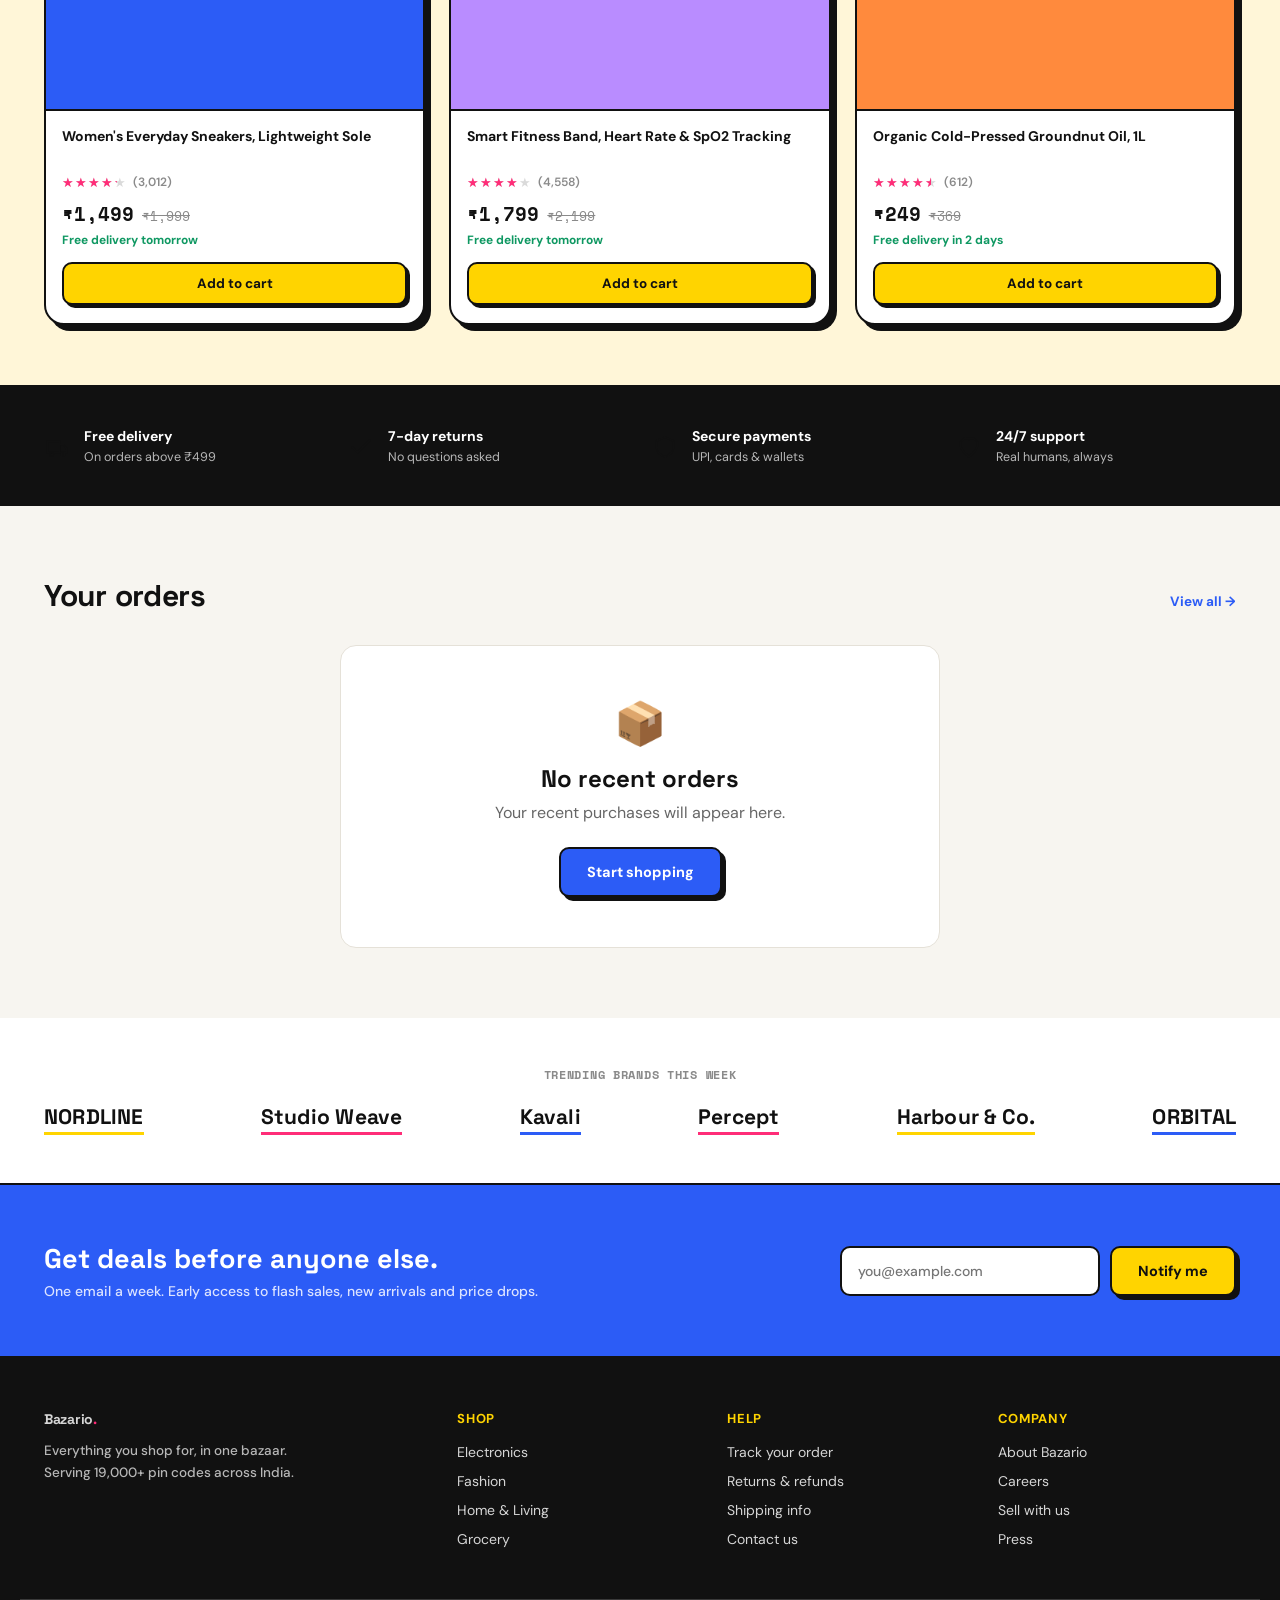
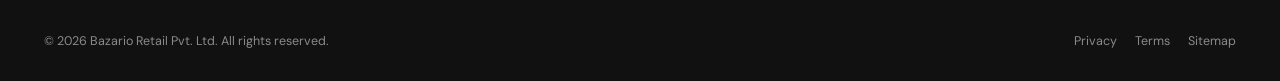
==== commit 14d3ffb7: "account button clickable" ====
--- a/index.html
+++ b/index.html
@@ -160,7 +160,7 @@
 
 
       <!-- ACCOUNT -->
-      <a href="#" class="action-item account-item">
+      <button type="button" class="action-item account-item" id="accountButton" aria-haspopup="dialog" aria-controls="accountDialog">
 
         <svg width="20" height="20" viewBox="0 0 24 24" fill="none">
 
@@ -183,7 +183,7 @@
 
         <span>Account</span>
 
-      </a>
+      </button>
 
     </nav>
 
@@ -912,6 +912,33 @@
 </footer>
 
 
+<!-- ============ ACCOUNT DIALOG ============ -->
+
+<dialog class="account-dialog" id="accountDialog" aria-labelledby="accountDialogTitle">
+
+  <div class="account-dialog-head">
+    <div>
+      <p class="dialog-kicker">Welcome back</p>
+      <h2 id="accountDialogTitle">Your Bazario account</h2>
+    </div>
+
+    <button type="button" class="dialog-close" id="accountDialogClose" aria-label="Close account dialog">&times;</button>
+  </div>
+
+  <p class="account-dialog-copy">Sign in to view orders, save favourites and checkout faster.</p>
+
+  <form class="account-form" id="accountForm">
+    <label for="accountEmail">Email address</label>
+    <input type="email" id="accountEmail" placeholder="you@example.com" required>
+
+    <button type="submit" class="btn btn-primary">Continue</button>
+  </form>
+
+  <p class="account-dialog-foot">New here? <button type="button" id="createAccountButton">Create an account</button></p>
+
+</dialog>
+
+
 <!-- ============ JAVASCRIPT ============ -->
 
 <script>
@@ -926,12 +953,52 @@
   const categoryNav =
     document.getElementById('categoryNav');
 
+  const accountButton =
+    document.getElementById('accountButton');
+
+  const accountDialog =
+    document.getElementById('accountDialog');
+
+  const accountDialogClose =
+    document.getElementById('accountDialogClose');
+
+  const accountForm =
+    document.getElementById('accountForm');
+
+  const createAccountButton =
+    document.getElementById('createAccountButton');
+
   menuToggle.addEventListener('click', () => {
 
     categoryNav.classList.toggle('open');
 
     menuToggle.classList.toggle('open');
 
+  });
+
+  accountButton.addEventListener('click', () => {
+    accountDialog.showModal();
+  });
+
+  accountDialogClose.addEventListener('click', () => {
+    accountDialog.close();
+  });
+
+  accountDialog.addEventListener('click', (event) => {
+    if (event.target === accountDialog) accountDialog.close();
+  });
+
+  accountForm.addEventListener('submit', (event) => {
+    event.preventDefault();
+    accountDialog.close();
+    accountButton.querySelector('span').textContent = 'Signed in';
+  });
+
+  createAccountButton.addEventListener('click', () => {
+    accountForm.querySelector('button').textContent = 'Create account';
+    accountDialog.querySelector('.dialog-kicker').textContent = 'Join Bazario';
+    accountDialog.querySelector('.account-dialog-copy').textContent = 'Create an account to save favourites and checkout faster.';
+    createAccountButton.hidden = true;
   });
 
 
--- a/style.css
+++ b/style.css
@@ -174,6 +174,7 @@
 .action-item svg{ stroke:var(--ink); }
 .action-item:hover{ color:var(--pink); }
 .action-item:hover svg{ stroke:var(--pink); }
+.account-item{ appearance:none; }
 .cart-count{
   position:absolute;
   top:-8px;
@@ -894,4 +895,26 @@
 
 .orders-item:hover {
   color: #e63946;
-}+}
+
+.account-dialog{
+  width:min(440px, calc(100% - 32px));
+  padding:28px;
+  border:var(--border-w) solid var(--ink);
+  border-radius:var(--radius-s);
+  box-shadow:8px 8px 0 var(--ink);
+  color:var(--ink);
+}
+.account-dialog::backdrop{ background:rgba(17,17,17,.58); }
+.account-dialog-head{ display:flex; justify-content:space-between; gap:20px; align-items:flex-start; }
+.dialog-kicker{ margin:0 0 6px; color:var(--pink-deep); font-family:var(--font-mono); font-size:11px; font-weight:700; text-transform:uppercase; }
+.account-dialog h2{ margin:0; font-family:var(--font-display); font-size:25px; line-height:1.1; }
+.dialog-close{ font-size:28px; line-height:1; padding:0 4px; color:var(--ink); }
+.dialog-close:hover{ color:var(--pink); }
+.account-dialog-copy{ margin:18px 0 22px; color:var(--ink-soft); line-height:1.5; }
+.account-form{ display:grid; gap:8px; }
+.account-form label{ font-size:12px; font-weight:700; }
+.account-form input{ width:100%; height:44px; padding:0 12px; border:var(--border-w) solid var(--ink); border-radius:var(--radius-s); }
+.account-form .btn{ margin-top:8px; width:100%; }
+.account-dialog-foot{ margin:20px 0 0; font-size:13px; text-align:center; }
+.account-dialog-foot button{ color:var(--blue-deep); font-weight:700; text-decoration:underline; }
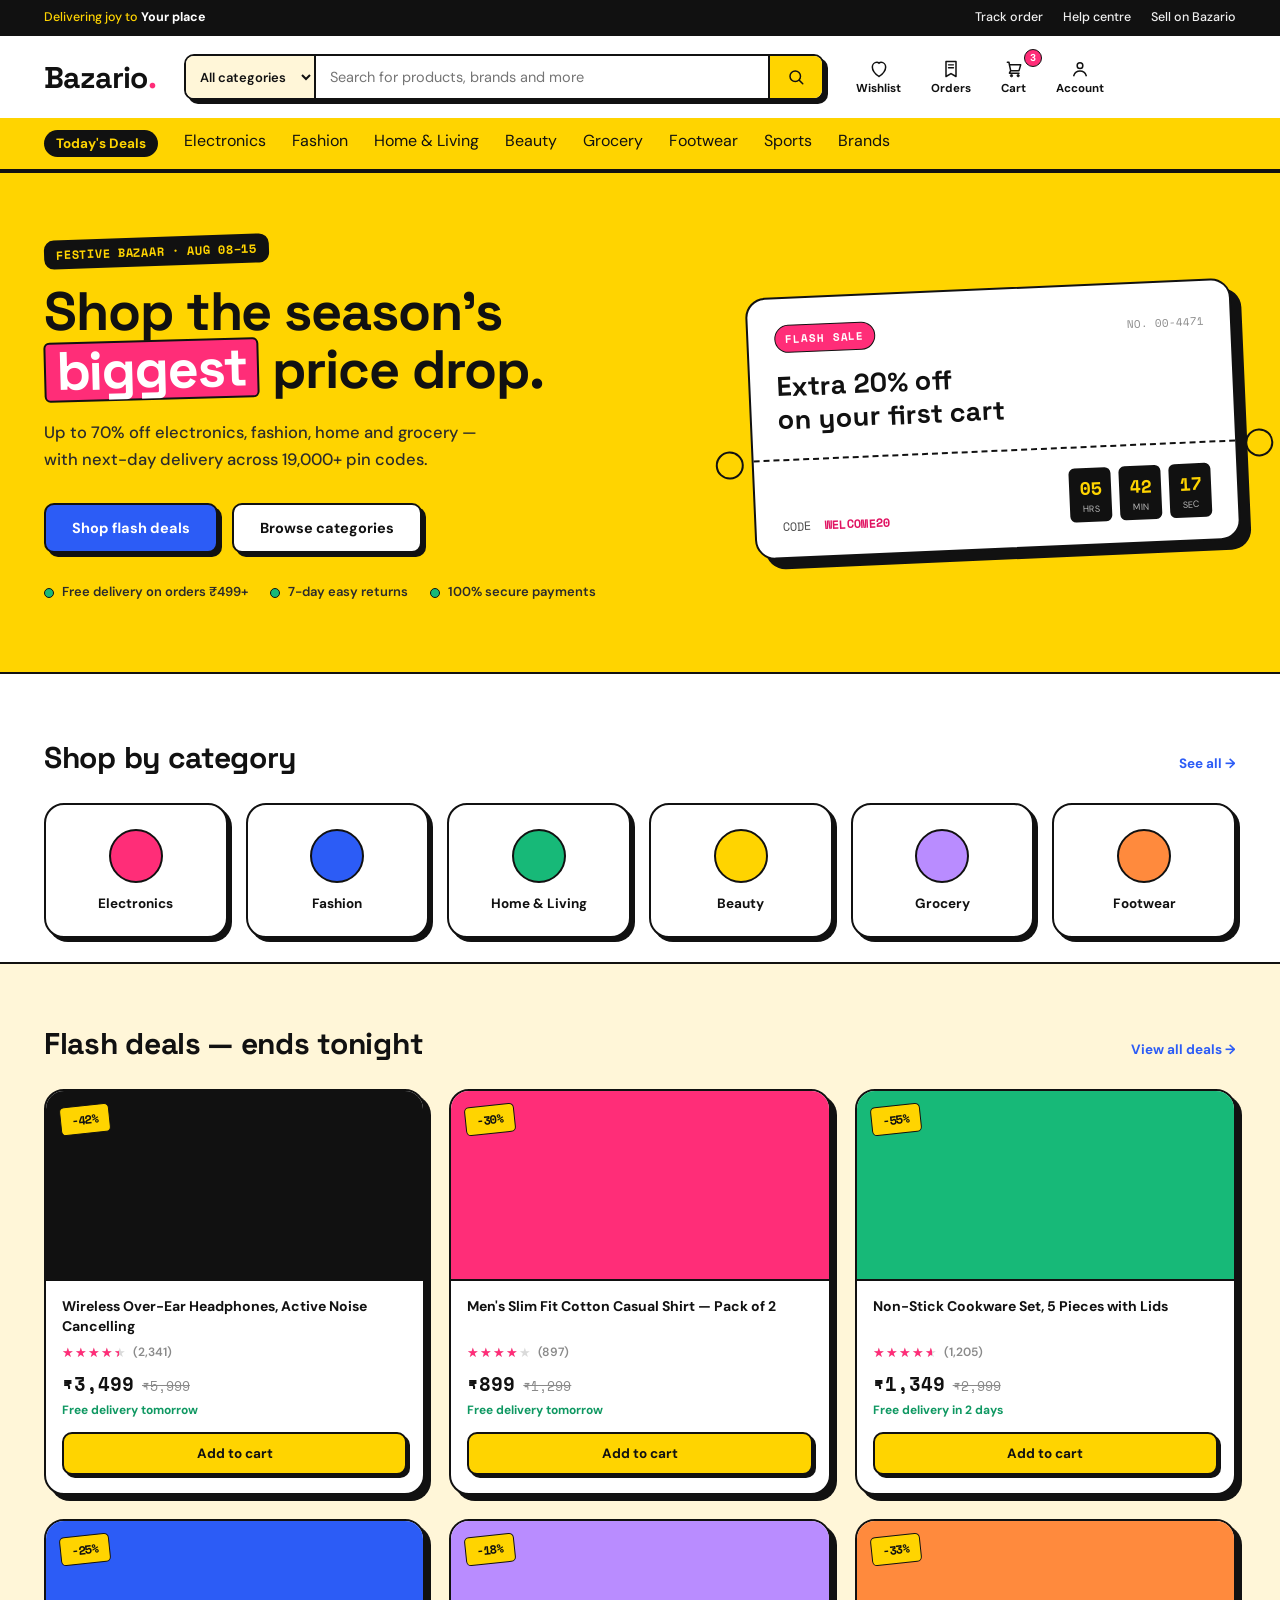
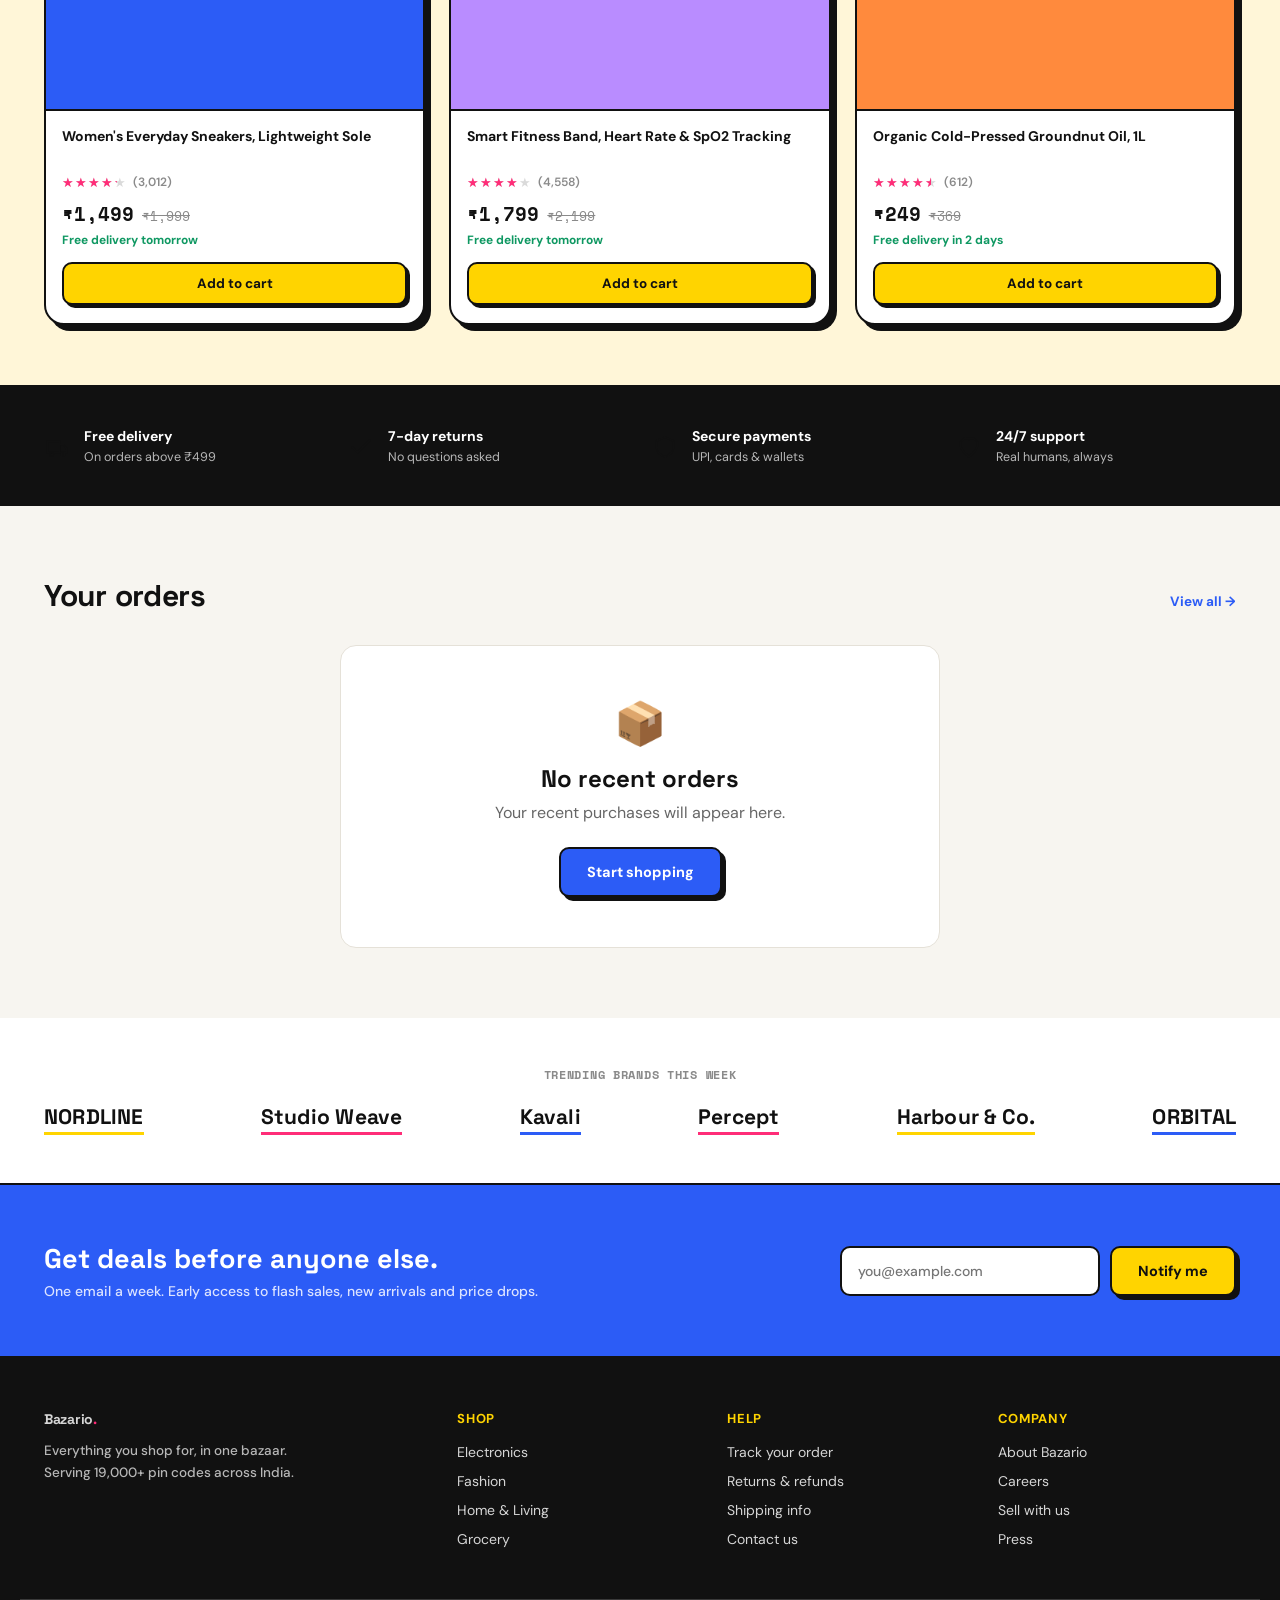
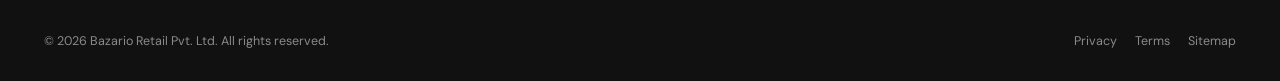
==== commit e9e84cb3: "update wishlist button" ====
--- a/index.html
+++ b/index.html
@@ -82,7 +82,7 @@
     <nav class="header-actions">
 
       <!-- WISHLIST -->
-      <a href="#" class="action-item">
+      <button type="button" class="action-item cart-item" id="cartButton" aria-haspopup="dialog" aria-controls="cartDialog">
 
         <svg width="20" height="20" viewBox="0 0 24 24" fill="none">
           <path
@@ -94,7 +94,7 @@
 
         <span>Wishlist</span>
 
-      </a>
+      </button>
 
 
       <!-- ORDERS -->
@@ -939,6 +939,27 @@
 </dialog>
 
 
+<dialog class="account-dialog cart-dialog" id="cartDialog" aria-labelledby="cartDialogTitle">
+
+  <div class="account-dialog-head">
+    <div>
+      <p class="dialog-kicker">Ready when you are</p>
+      <h2 id="cartDialogTitle">Your cart</h2>
+    </div>
+
+    <button type="button" class="dialog-close" id="cartDialogClose" aria-label="Close cart dialog">&times;</button>
+  </div>
+
+  <p class="account-dialog-copy"><strong id="cartDialogCount">3 items</strong> are waiting in your cart.</p>
+
+  <div class="cart-dialog-actions">
+    <a href="#deals" class="btn btn-primary" id="continueShoppingButton">Continue shopping</a>
+    <button type="button" class="btn btn-ghost" id="checkoutButton">Checkout</button>
+  </div>
+
+</dialog>
+
+
 <!-- ============ JAVASCRIPT ============ -->
 
 <script>
@@ -967,6 +988,21 @@
 
   const createAccountButton =
     document.getElementById('createAccountButton');
+
+  const cartButton =
+    document.getElementById('cartButton');
+
+  const cartDialog =
+    document.getElementById('cartDialog');
+
+  const cartDialogClose =
+    document.getElementById('cartDialogClose');
+
+  const cartDialogCount =
+    document.getElementById('cartDialogCount');
+
+  const checkoutButton =
+    document.getElementById('checkoutButton');
 
   menuToggle.addEventListener('click', () => {
 
@@ -1001,6 +1037,24 @@
     createAccountButton.hidden = true;
   });
 
+  cartButton.addEventListener('click', () => {
+    cartDialogCount.textContent = `${cartCount} ${cartCount === 1 ? 'item' : 'items'}`;
+    cartDialog.showModal();
+  });
+
+  cartDialogClose.addEventListener('click', () => {
+    cartDialog.close();
+  });
+
+  cartDialog.addEventListener('click', (event) => {
+    if (event.target === cartDialog) cartDialog.close();
+  });
+
+  checkoutButton.addEventListener('click', () => {
+    cartDialog.close();
+    alert('Checkout is ready for your cart.');
+  });
+
 
   /* ================================
      COUNTDOWN TIMER
--- a/style.css
+++ b/style.css
@@ -175,6 +175,7 @@
 .action-item:hover{ color:var(--pink); }
 .action-item:hover svg{ stroke:var(--pink); }
 .account-item{ appearance:none; }
+.cart-item{ appearance:none; }
 .cart-count{
   position:absolute;
   top:-8px;
@@ -917,4 +918,6 @@
 .account-form input{ width:100%; height:44px; padding:0 12px; border:var(--border-w) solid var(--ink); border-radius:var(--radius-s); }
 .account-form .btn{ margin-top:8px; width:100%; }
 .account-dialog-foot{ margin:20px 0 0; font-size:13px; text-align:center; }
-.account-dialog-foot button{ color:var(--blue-deep); font-weight:700; text-decoration:underline; }+.account-dialog-foot button{ color:var(--blue-deep); font-weight:700; text-decoration:underline; }
+.cart-dialog-actions{ display:flex; gap:12px; }
+.cart-dialog-actions .btn{ flex:1; text-align:center; }
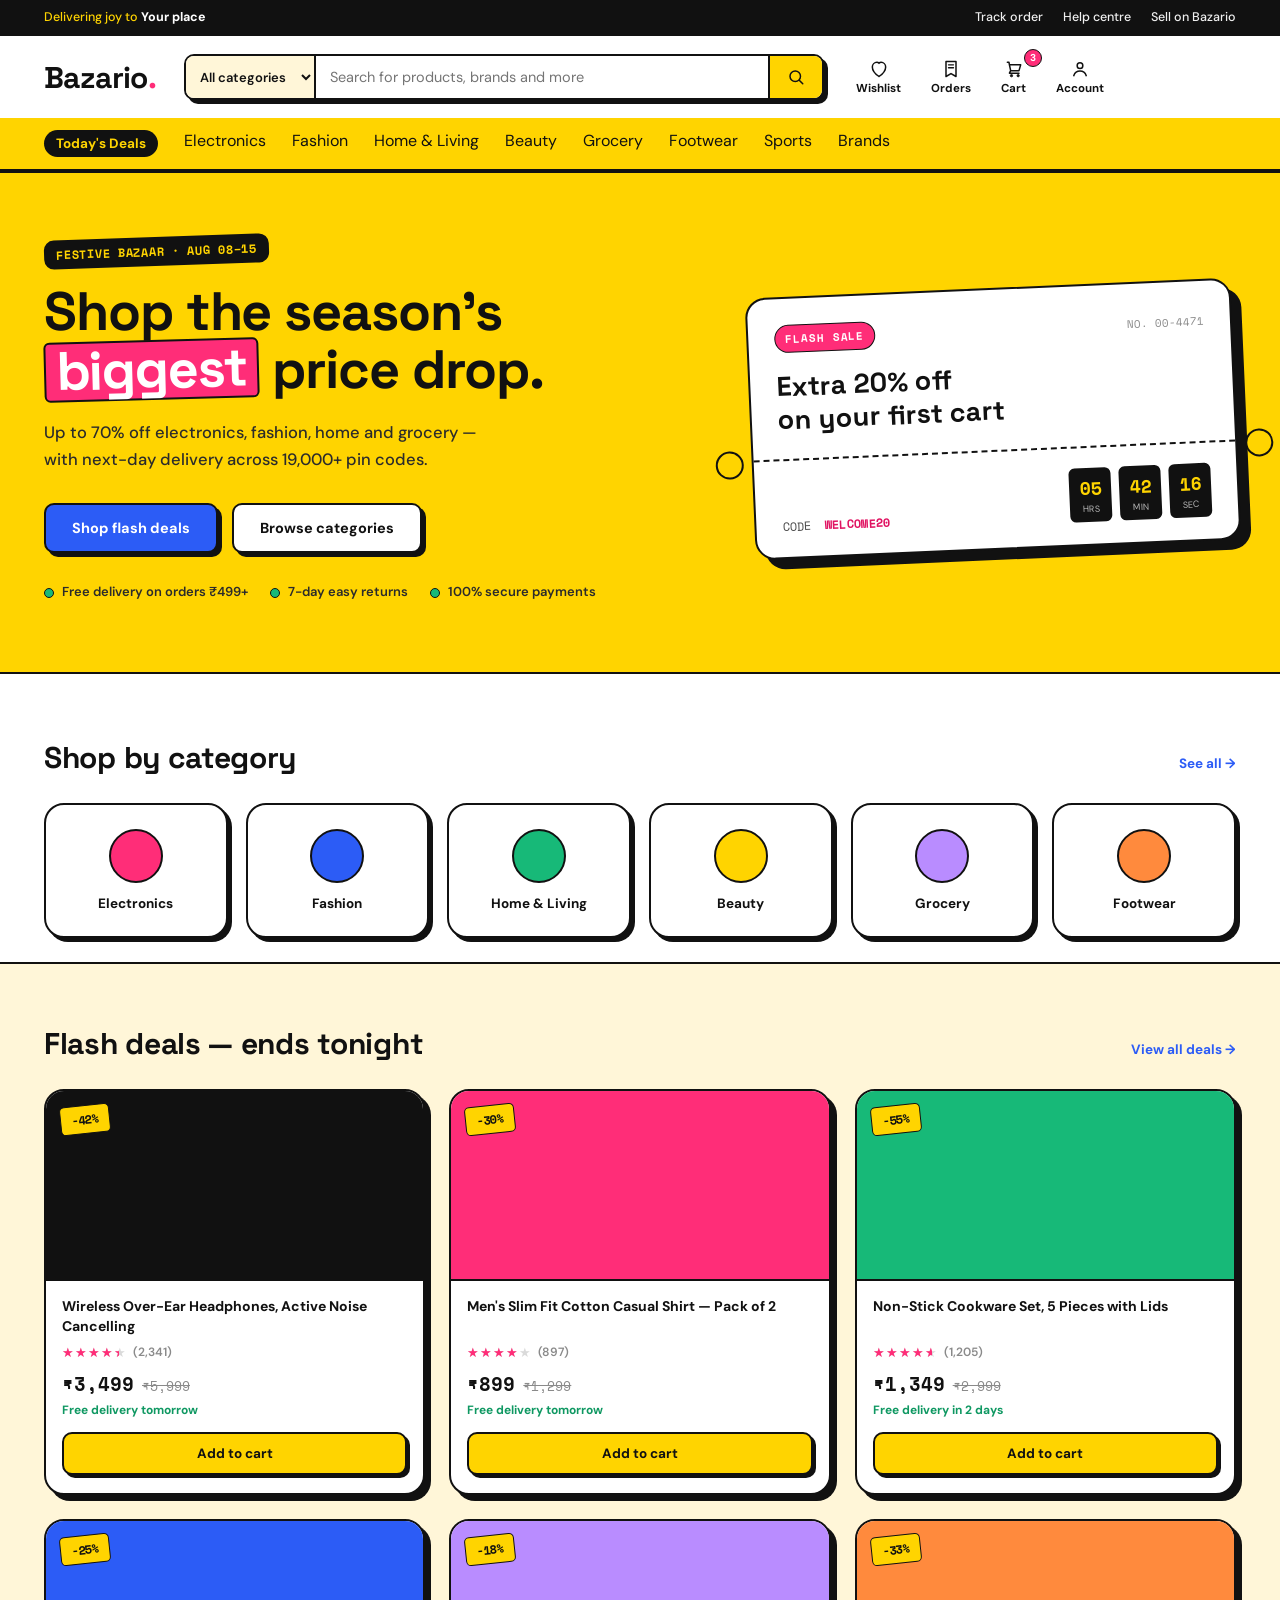
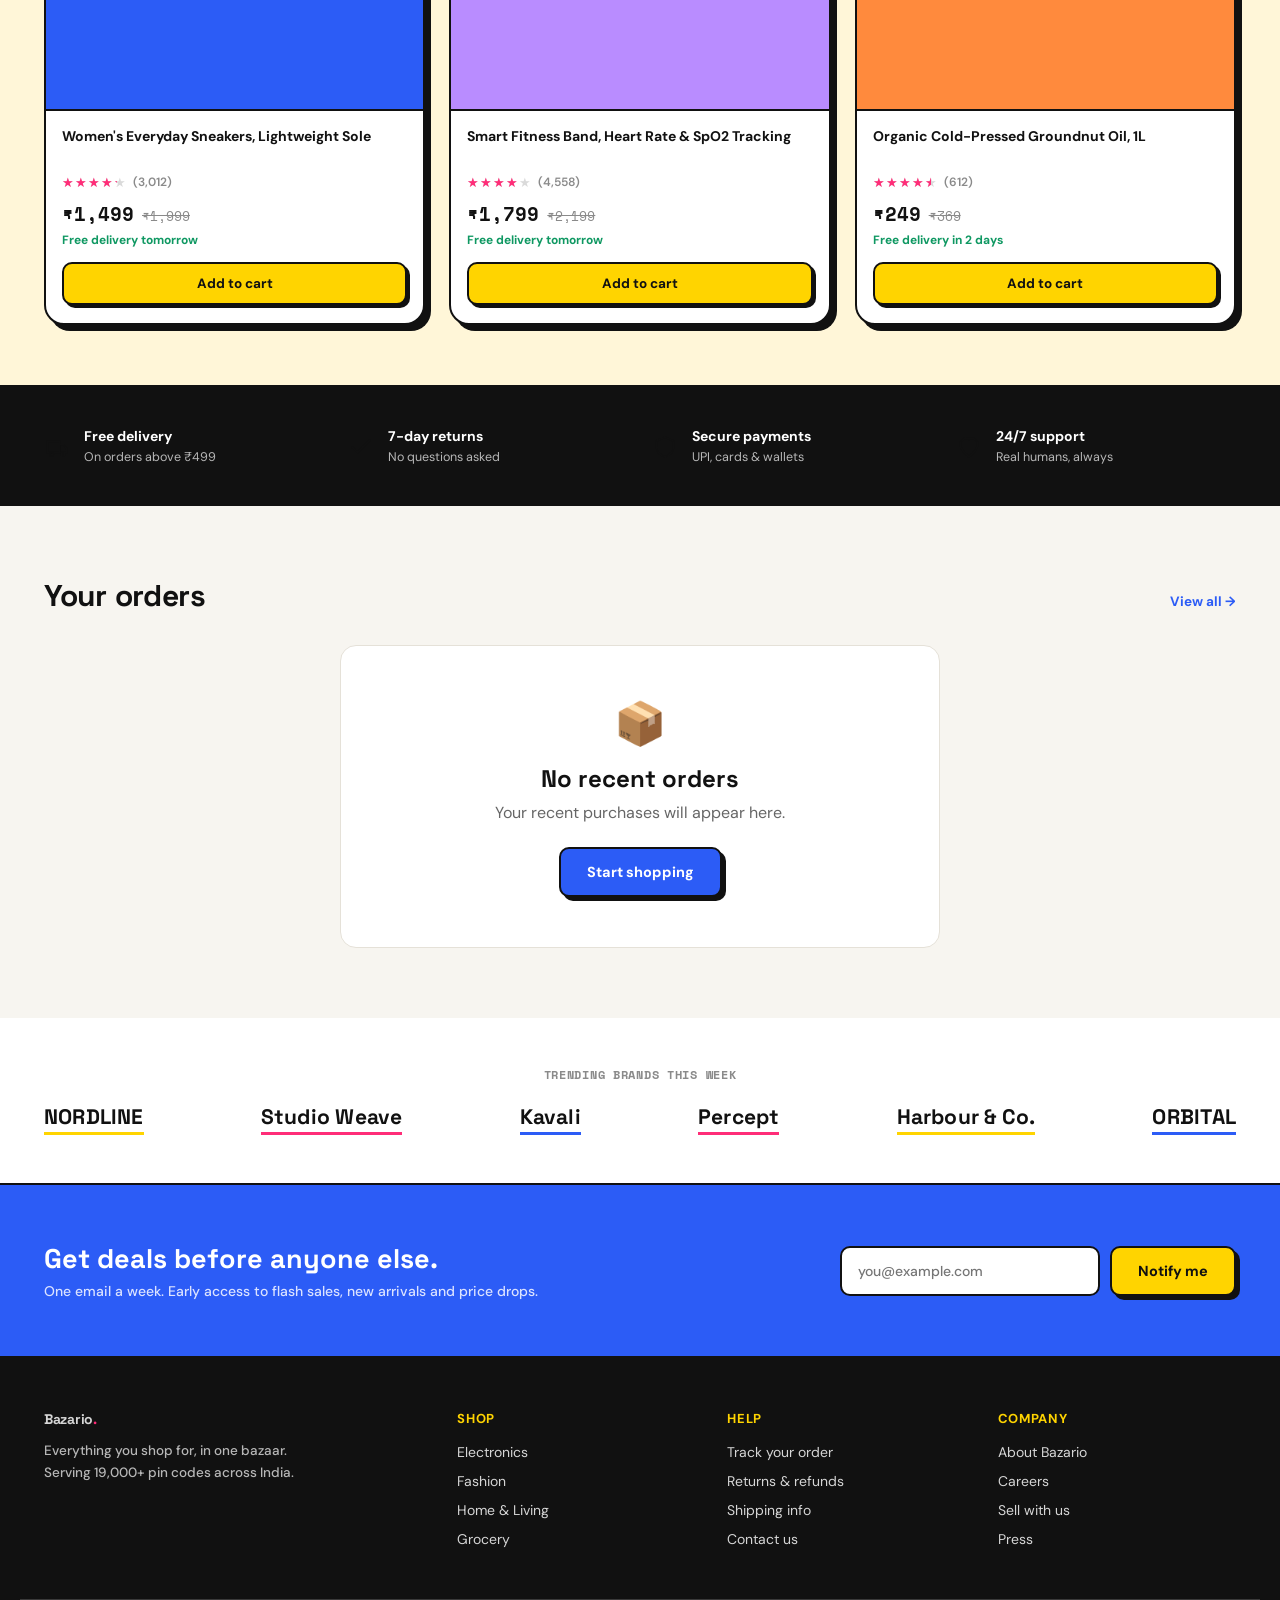
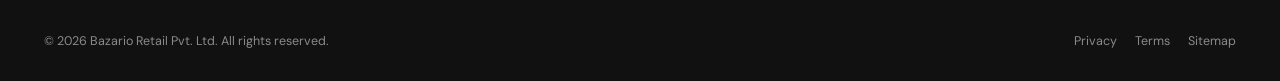
==== commit 8d792f5b: "create help.html" ====
--- a/index.html
+++ b/index.html
@@ -23,7 +23,7 @@
 
     <div class="utility-links">
       <a href="#orders">Track order</a>
-      <a href="#">Help centre</a>
+      <a href="help.html">Help centre</a>
       <a href="#">Sell on Bazario</a>
     </div>
   </div>
@@ -160,7 +160,7 @@
 
 
       <!-- ACCOUNT -->
-      <button type="button" class="action-item account-item" id="accountButton" aria-haspopup="dialog" aria-controls="accountDialog">
+      <a href="account.html" class="action-item account-item">
 
         <svg width="20" height="20" viewBox="0 0 24 24" fill="none">
 
@@ -183,7 +183,7 @@
 
         <span>Account</span>
 
-      </button>
+      </a>
 
     </nav>
 
@@ -912,33 +912,6 @@
 </footer>
 
 
-<!-- ============ ACCOUNT DIALOG ============ -->
-
-<dialog class="account-dialog" id="accountDialog" aria-labelledby="accountDialogTitle">
-
-  <div class="account-dialog-head">
-    <div>
-      <p class="dialog-kicker">Welcome back</p>
-      <h2 id="accountDialogTitle">Your Bazario account</h2>
-    </div>
-
-    <button type="button" class="dialog-close" id="accountDialogClose" aria-label="Close account dialog">&times;</button>
-  </div>
-
-  <p class="account-dialog-copy">Sign in to view orders, save favourites and checkout faster.</p>
-
-  <form class="account-form" id="accountForm">
-    <label for="accountEmail">Email address</label>
-    <input type="email" id="accountEmail" placeholder="you@example.com" required>
-
-    <button type="submit" class="btn btn-primary">Continue</button>
-  </form>
-
-  <p class="account-dialog-foot">New here? <button type="button" id="createAccountButton">Create an account</button></p>
-
-</dialog>
-
-
 <dialog class="account-dialog cart-dialog" id="cartDialog" aria-labelledby="cartDialogTitle">
 
   <div class="account-dialog-head">
@@ -974,21 +947,6 @@
   const categoryNav =
     document.getElementById('categoryNav');
 
-  const accountButton =
-    document.getElementById('accountButton');
-
-  const accountDialog =
-    document.getElementById('accountDialog');
-
-  const accountDialogClose =
-    document.getElementById('accountDialogClose');
-
-  const accountForm =
-    document.getElementById('accountForm');
-
-  const createAccountButton =
-    document.getElementById('createAccountButton');
-
   const cartButton =
     document.getElementById('cartButton');
 
@@ -1010,31 +968,6 @@
 
     menuToggle.classList.toggle('open');
 
-  });
-
-  accountButton.addEventListener('click', () => {
-    accountDialog.showModal();
-  });
-
-  accountDialogClose.addEventListener('click', () => {
-    accountDialog.close();
-  });
-
-  accountDialog.addEventListener('click', (event) => {
-    if (event.target === accountDialog) accountDialog.close();
-  });
-
-  accountForm.addEventListener('submit', (event) => {
-    event.preventDefault();
-    accountDialog.close();
-    accountButton.querySelector('span').textContent = 'Signed in';
-  });
-
-  createAccountButton.addEventListener('click', () => {
-    accountForm.querySelector('button').textContent = 'Create account';
-    accountDialog.querySelector('.dialog-kicker').textContent = 'Join Bazario';
-    accountDialog.querySelector('.account-dialog-copy').textContent = 'Create an account to save favourites and checkout faster.';
-    createAccountButton.hidden = true;
   });
 
   cartButton.addEventListener('click', () => {
--- a/style.css
+++ b/style.css
@@ -917,7 +917,78 @@
 .account-form label{ font-size:12px; font-weight:700; }
 .account-form input{ width:100%; height:44px; padding:0 12px; border:var(--border-w) solid var(--ink); border-radius:var(--radius-s); }
 .account-form .btn{ margin-top:8px; width:100%; }
-.account-dialog-foot{ margin:20px 0 0; font-size:13px; text-align:center; }
-.account-dialog-foot button{ color:var(--blue-deep); font-weight:700; text-decoration:underline; }
 .cart-dialog-actions{ display:flex; gap:12px; }
-.cart-dialog-actions .btn{ flex:1; text-align:center; }+.cart-dialog-actions .btn{ flex:1; text-align:center; }
+
+.account-page{ min-height:100vh; background:var(--surface); }
+.account-header-inner{ display:flex; align-items:center; justify-content:space-between; padding:18px 24px; }
+.account-back-link{ font-weight:700; font-size:14px; }
+.account-back-link:hover{ color:var(--pink); }
+.account-main{ min-height:calc(100vh - 126px); display:grid; place-items:center; padding:56px 24px; }
+.account-panel{ width:min(460px, 100%); padding:38px; background:var(--paper); border:var(--border-w) solid var(--ink); border-radius:var(--radius-s); box-shadow:8px 8px 0 var(--ink); }
+.account-panel h1{ margin:0; font-family:var(--font-display); font-size:34px; line-height:1.1; }
+.account-page-copy{ margin:14px 0 26px; color:var(--ink-soft); line-height:1.5; }
+.account-page-status{ min-height:20px; margin:16px 0 0; color:var(--green-deep); font-size:13px; font-weight:700; }
+.account-switch{ margin:22px 0 0; padding-top:20px; border-top:1.5px solid #D7D0BA; text-align:center; font-size:13px; }
+.account-switch button{ color:var(--blue-deep); font-weight:700; text-decoration:underline; }
+.create-account-fields{ display:grid; gap:8px; }
+.create-account-fields[hidden]{ display:none; }
+.account-form textarea{ width:100%; padding:10px 12px; border:var(--border-w) solid var(--ink); border-radius:var(--radius-s); resize:vertical; font:inherit; }
+
+.account-overview{ padding:64px 0 80px; }
+.account-overview-head{ display:flex; justify-content:space-between; align-items:end; gap:28px; margin-bottom:34px; }
+.account-overview-head h1{ margin:0; font-family:var(--font-display); font-size:42px; line-height:1.1; }
+.account-overview-head p:not(.dialog-kicker){ margin:12px 0 0; color:var(--ink-soft); }
+.profile-grid{ display:grid; grid-template-columns:repeat(2, 1fr); gap:22px; }
+.profile-card{ padding:26px; background:var(--paper); border:var(--border-w) solid var(--ink); border-radius:var(--radius-s); box-shadow:6px 6px 0 var(--ink); }
+.profile-details{ grid-column:1 / -1; }
+.profile-card h2{ margin:0 0 20px; font-family:var(--font-display); font-size:21px; }
+.profile-card dl{ display:grid; grid-template-columns:repeat(2, 1fr); gap:20px 32px; margin:0; }
+.profile-card dl div{ min-width:0; }
+.profile-card dt{ margin-bottom:5px; color:var(--slate); font-family:var(--font-mono); font-size:11px; text-transform:uppercase; }
+.profile-card dd{ margin:0; font-size:16px; font-weight:700; overflow-wrap:anywhere; white-space:pre-line; }
+.profile-card-number{ margin:0 0 6px; font-family:var(--font-display); font-size:42px; font-weight:700; }
+.profile-card-note{ margin:0 0 18px; color:var(--ink-soft); line-height:1.5; }
+.profile-card-link{ color:var(--blue-deep); font-size:13px; font-weight:700; }
+.profile-card-link:hover{ color:var(--pink-deep); }
+
+.help-main{ padding:58px 0 80px; }
+.help-hero{ padding:42px; background:var(--yellow); border:var(--border-w) solid var(--ink); box-shadow:8px 8px 0 var(--ink); }
+.help-hero h1{ margin:0; font-family:var(--font-display); font-size:46px; line-height:1.05; }
+.help-hero > p:not(.dialog-kicker){ margin:12px 0 24px; color:var(--ink-soft); }
+.help-search{ display:flex; max-width:620px; gap:10px; }
+.help-search input{ flex:1; min-width:0; height:46px; padding:0 14px; border:var(--border-w) solid var(--ink); border-radius:var(--radius-s); font:inherit; }
+.help-status{ min-height:20px; margin:24px 0 10px; font-size:13px; font-weight:700; }
+.help-grid{ display:grid; grid-template-columns:repeat(2, 1fr); gap:20px; }
+.help-card{ padding:24px; background:var(--paper); border:var(--border-w) solid var(--ink); border-radius:var(--radius-s); box-shadow:5px 5px 0 var(--ink); }
+.help-card[hidden]{ display:none; }
+.help-card summary{ cursor:pointer; font-family:var(--font-display); font-size:20px; font-weight:700; }
+.help-card p{ margin:16px 0; color:var(--ink-soft); line-height:1.55; }
+.help-card a{ color:var(--blue-deep); font-size:13px; font-weight:700; }
+.contact-strip{ display:flex; justify-content:space-between; align-items:center; gap:24px; margin-top:42px; padding:28px; background:var(--ink); color:var(--paper); }
+.contact-strip h2{ margin:0; font-family:var(--font-display); font-size:25px; }
+.contact-strip p:not(.dialog-kicker){ margin:8px 0 0; color:#D6D6D6; }
+.contact-strip .dialog-kicker{ color:var(--yellow); }
+
+@media (max-width: 520px){
+  .account-header-inner{ padding:16px 20px; }
+  .account-back-link{ font-size:12px; }
+  .account-main{ padding:36px 20px; }
+  .account-panel{ padding:28px 22px; }
+  .account-panel h1{ font-size:29px; }
+  .account-overview{ padding:40px 0 56px; }
+  .account-overview-head{ display:block; }
+  .account-overview-head h1{ font-size:34px; }
+  .account-overview-head .btn{ display:inline-block; margin-top:22px; }
+  .profile-grid{ grid-template-columns:1fr; }
+  .profile-details{ grid-column:auto; }
+  .profile-card dl{ grid-template-columns:1fr; gap:16px; }
+  .help-main{ padding:36px 0 56px; }
+  .help-hero{ padding:28px 22px; }
+  .help-hero h1{ font-size:35px; }
+  .help-search{ display:grid; }
+  .help-search .btn{ width:100%; }
+  .help-grid{ grid-template-columns:1fr; }
+  .contact-strip{ display:block; }
+  .contact-strip .btn{ display:inline-block; margin-top:20px; }
+}
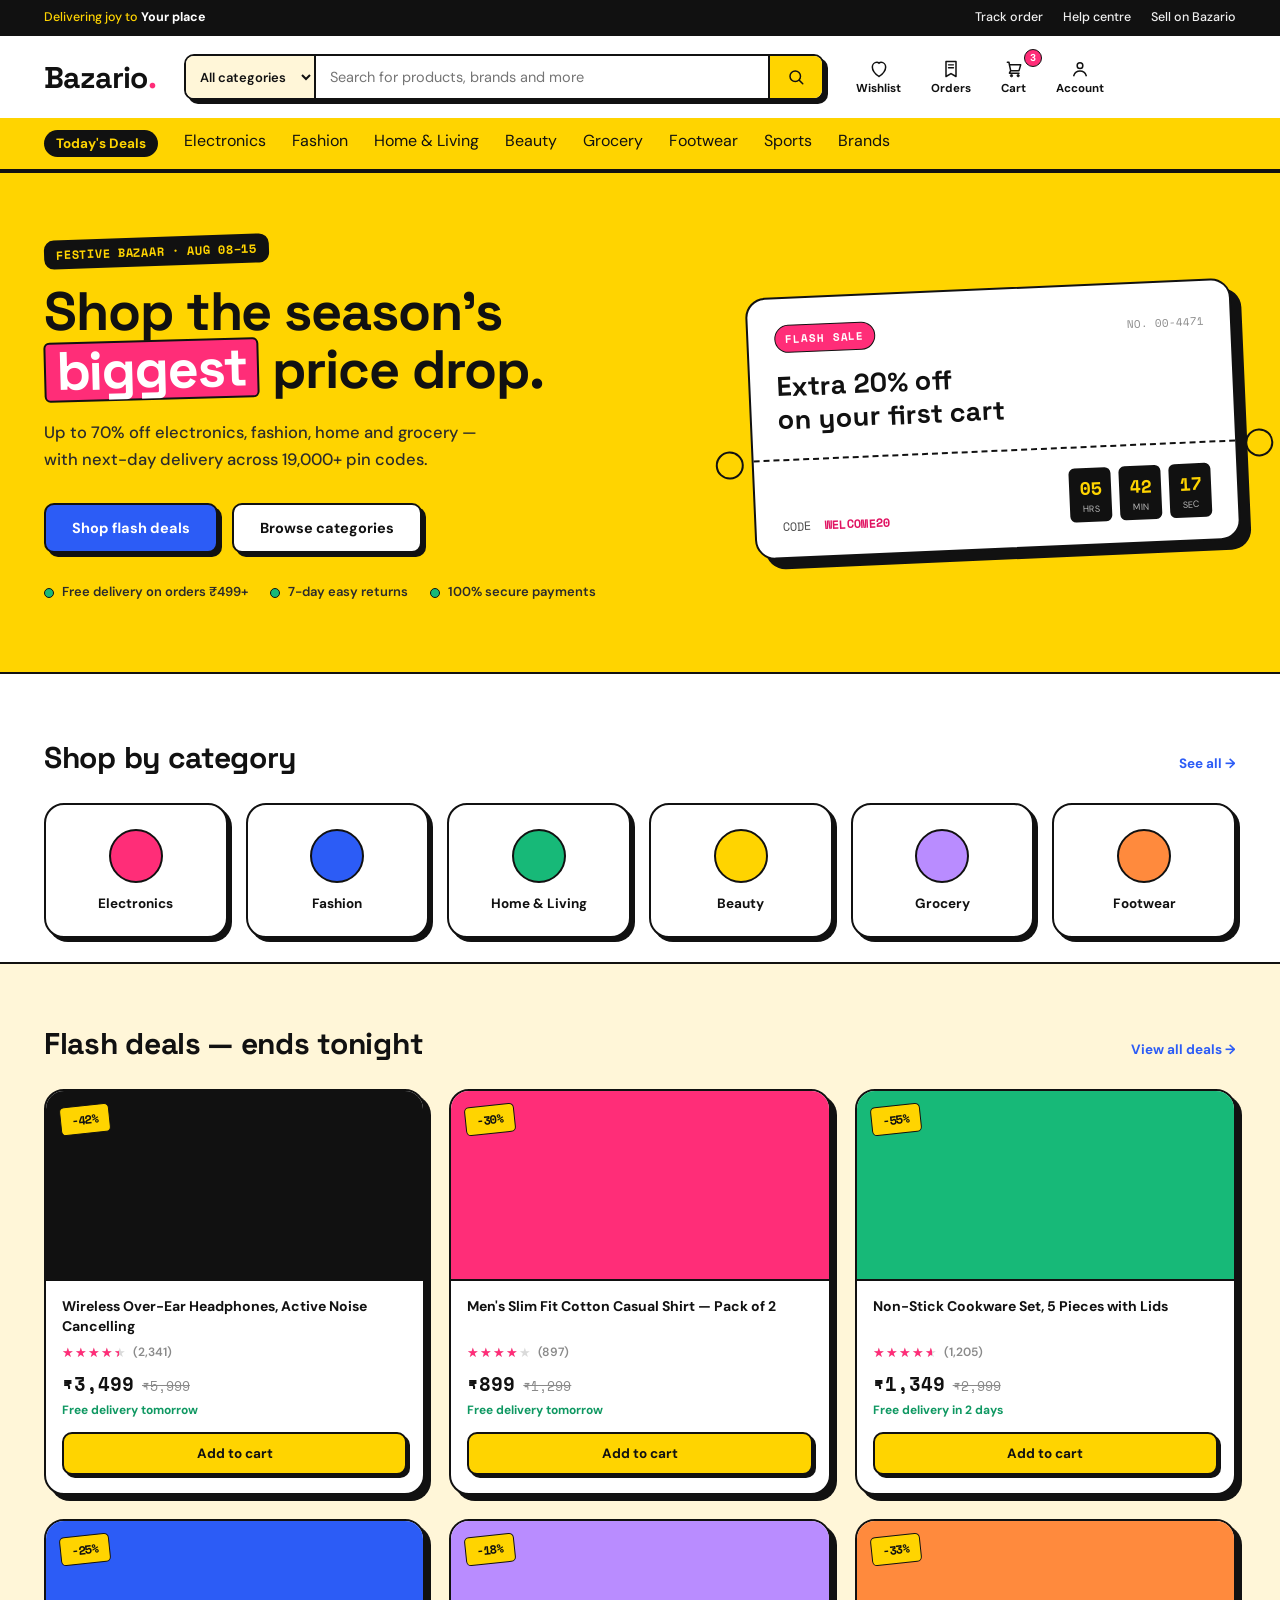
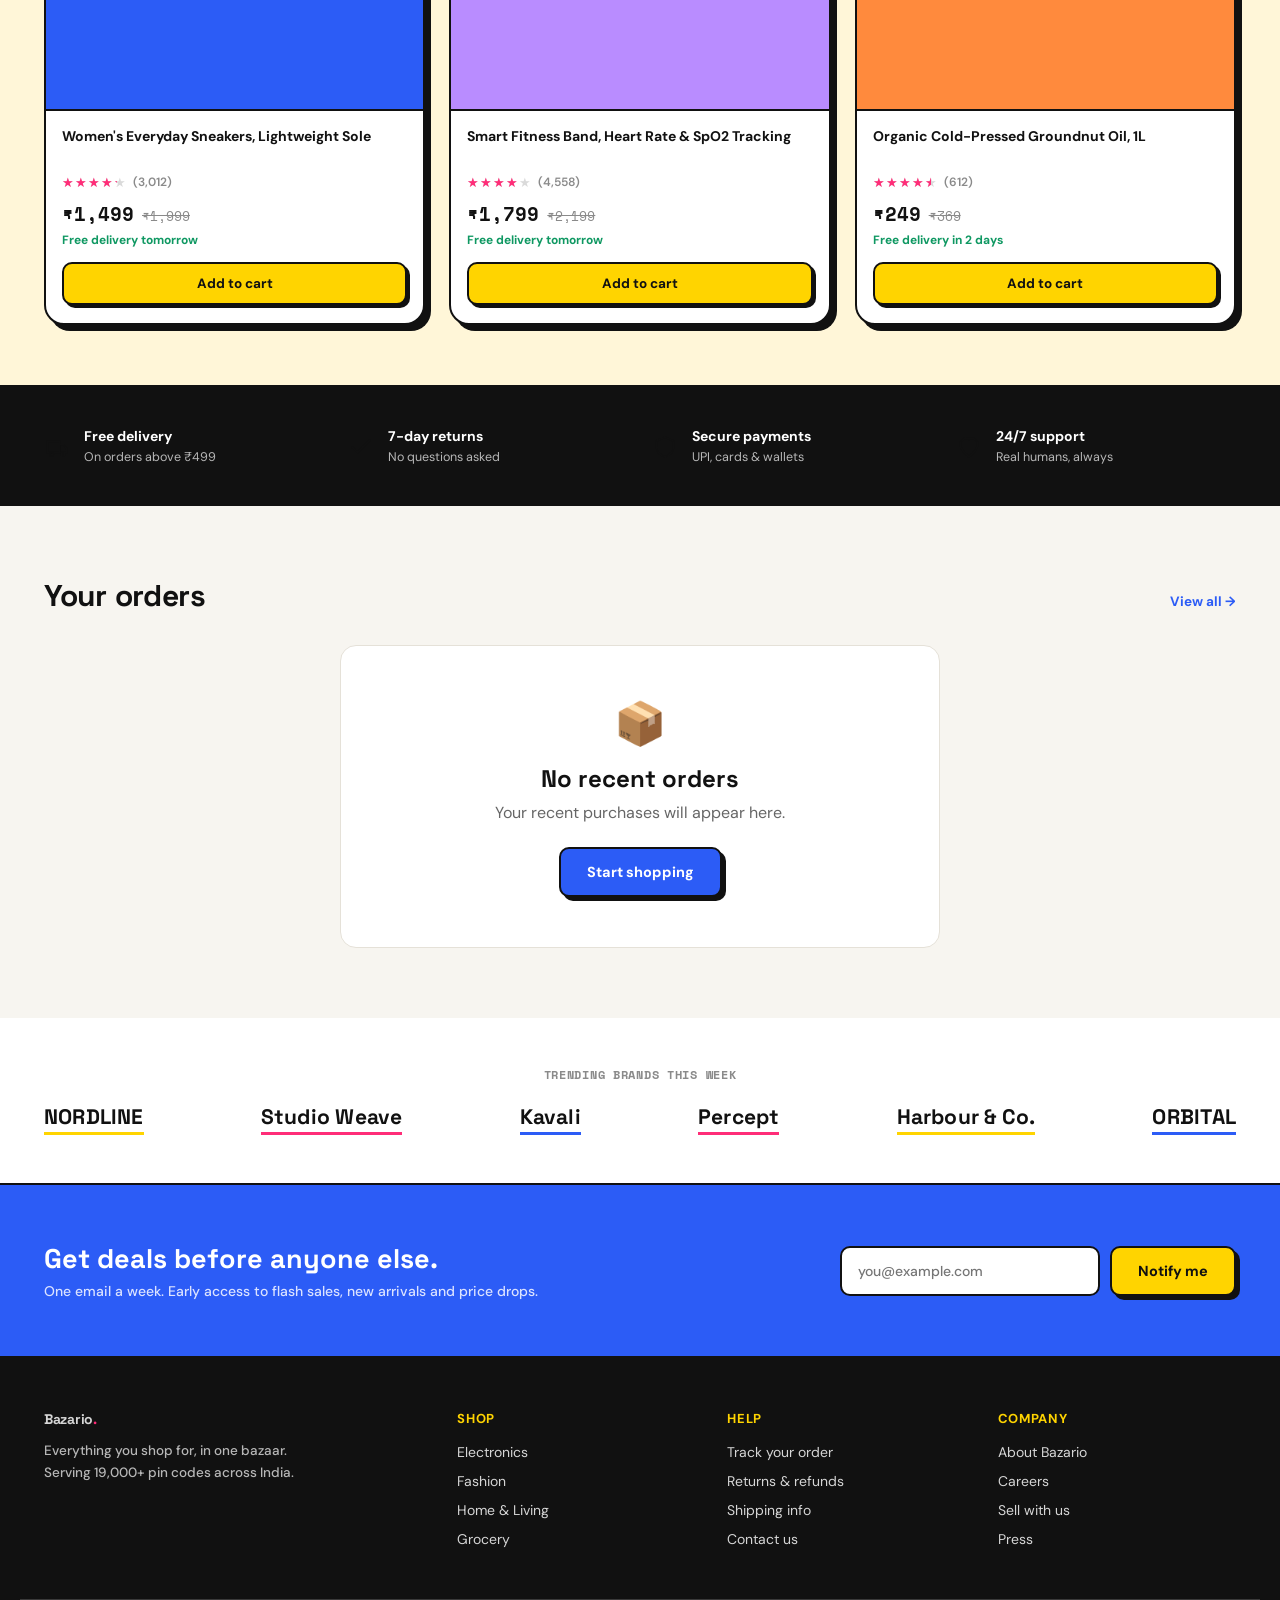
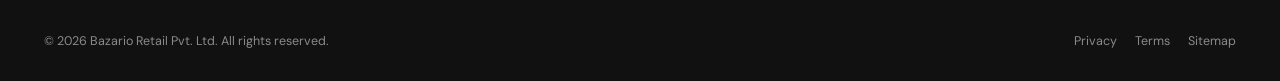
==== commit 13fe7481: "add sell.html" ====
--- a/index.html
+++ b/index.html
@@ -24,7 +24,7 @@
     <div class="utility-links">
       <a href="#orders">Track order</a>
       <a href="help.html">Help centre</a>
-      <a href="#">Sell on Bazario</a>
+      <a href="sell.html">Sell on Bazario</a>
     </div>
   </div>
 </div>
@@ -884,7 +884,7 @@
 
       <a href="#">About Bazario</a>
       <a href="#">Careers</a>
-      <a href="#">Sell with us</a>
+      <a href="sell.html">Sell with us</a>
       <a href="#">Press</a>
 
     </div>
--- a/style.css
+++ b/style.css
@@ -970,6 +970,22 @@
 .contact-strip p:not(.dialog-kicker){ margin:8px 0 0; color:#D6D6D6; }
 .contact-strip .dialog-kicker{ color:var(--yellow); }
 
+.seller-main{ padding:64px 0 82px; }
+.seller-layout{ display:grid; grid-template-columns:1fr 1fr; gap:48px; align-items:center; }
+.seller-intro h1{ margin:0; font-family:var(--font-display); font-size:54px; line-height:1.02; }
+.seller-intro > p:not(.dialog-kicker){ max-width:480px; margin:16px 0 28px; color:var(--ink-soft); font-size:17px; line-height:1.55; }
+.seller-benefits{ display:grid; gap:14px; padding:0; margin:0; list-style:none; font-weight:700; }
+.seller-benefits li{ padding-left:26px; position:relative; }
+.seller-benefits li::before{ content:'+'; position:absolute; left:0; color:var(--pink-deep); font-family:var(--font-mono); font-size:18px; }
+.seller-panel h2{ margin:0; font-family:var(--font-display); font-size:25px; }
+.seller-panel select{ width:100%; height:44px; padding:0 12px; border:var(--border-w) solid var(--ink); border-radius:var(--radius-s); background:var(--paper); }
+
+@media (max-width: 720px){
+  .seller-main{ padding:42px 0 58px; }
+  .seller-layout{ grid-template-columns:1fr; gap:32px; }
+  .seller-intro h1{ font-size:42px; }
+}
+
 @media (max-width: 520px){
   .account-header-inner{ padding:16px 20px; }
   .account-back-link{ font-size:12px; }
